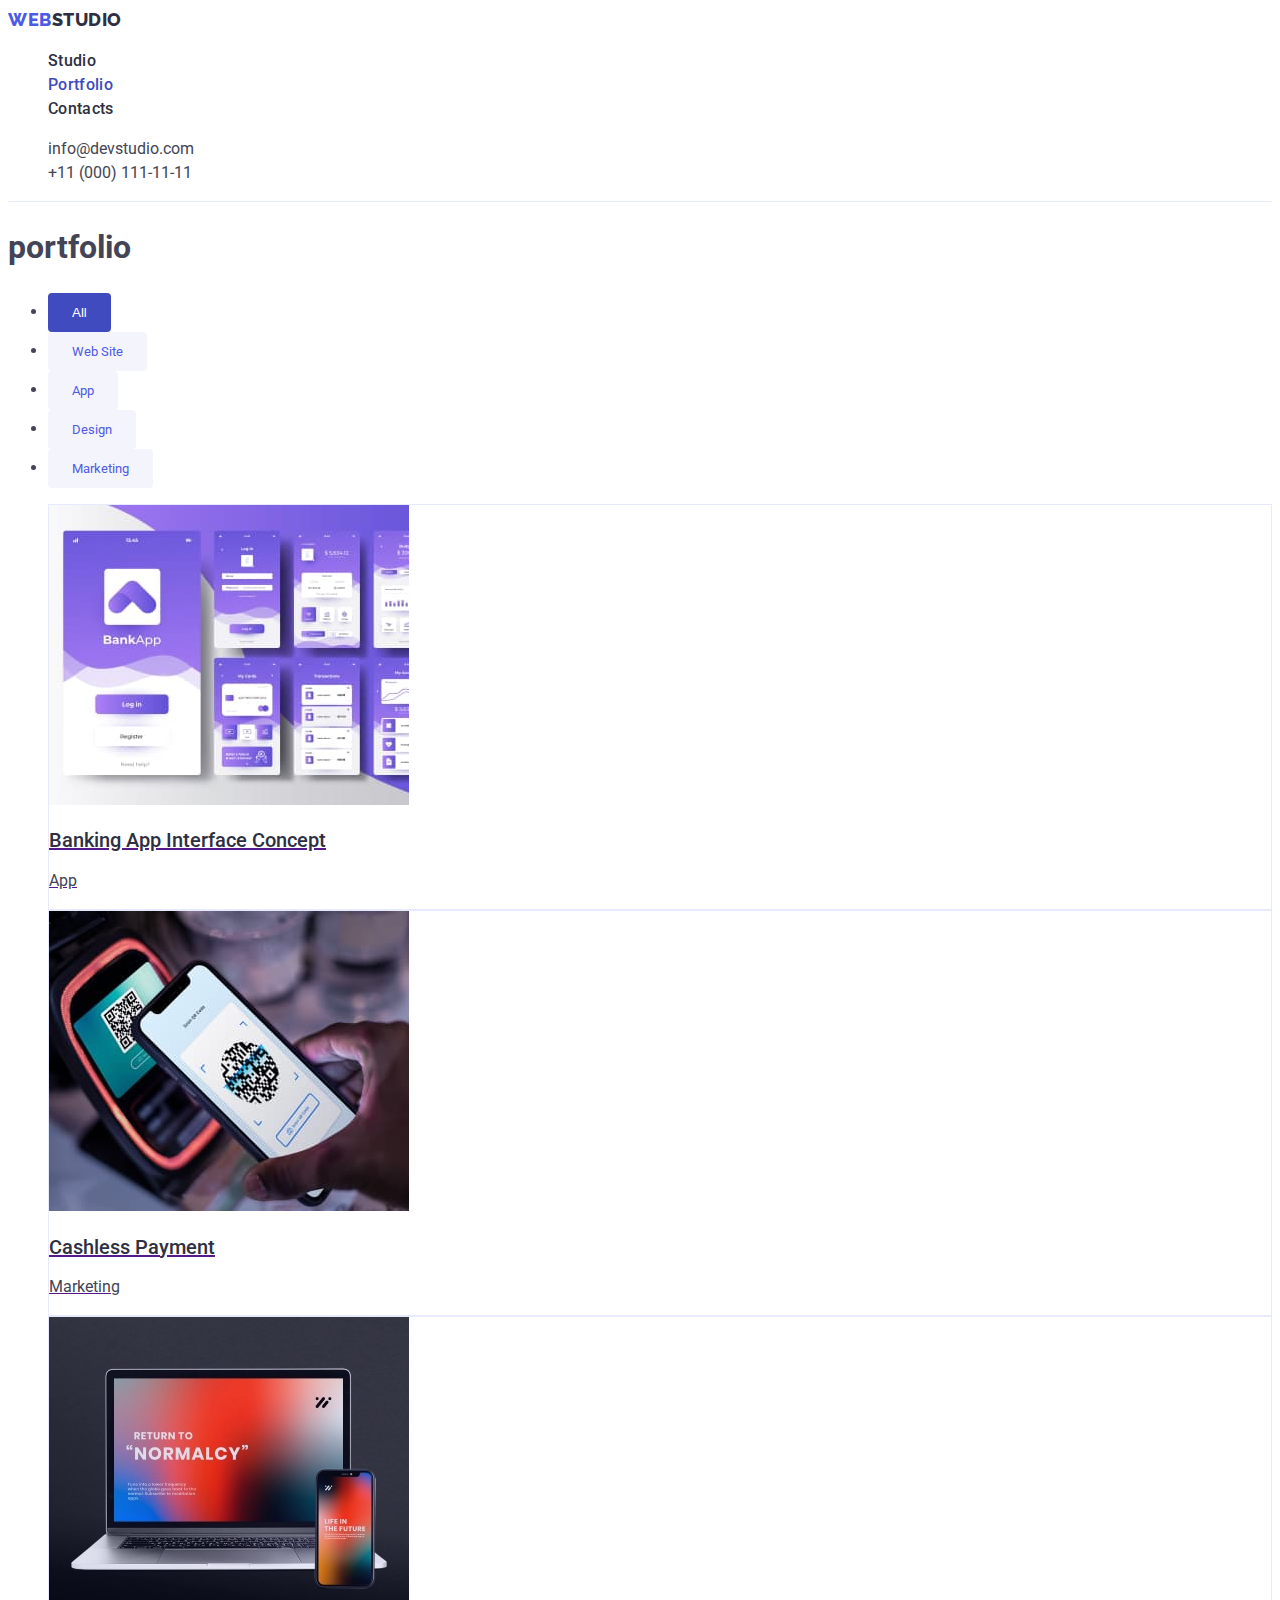
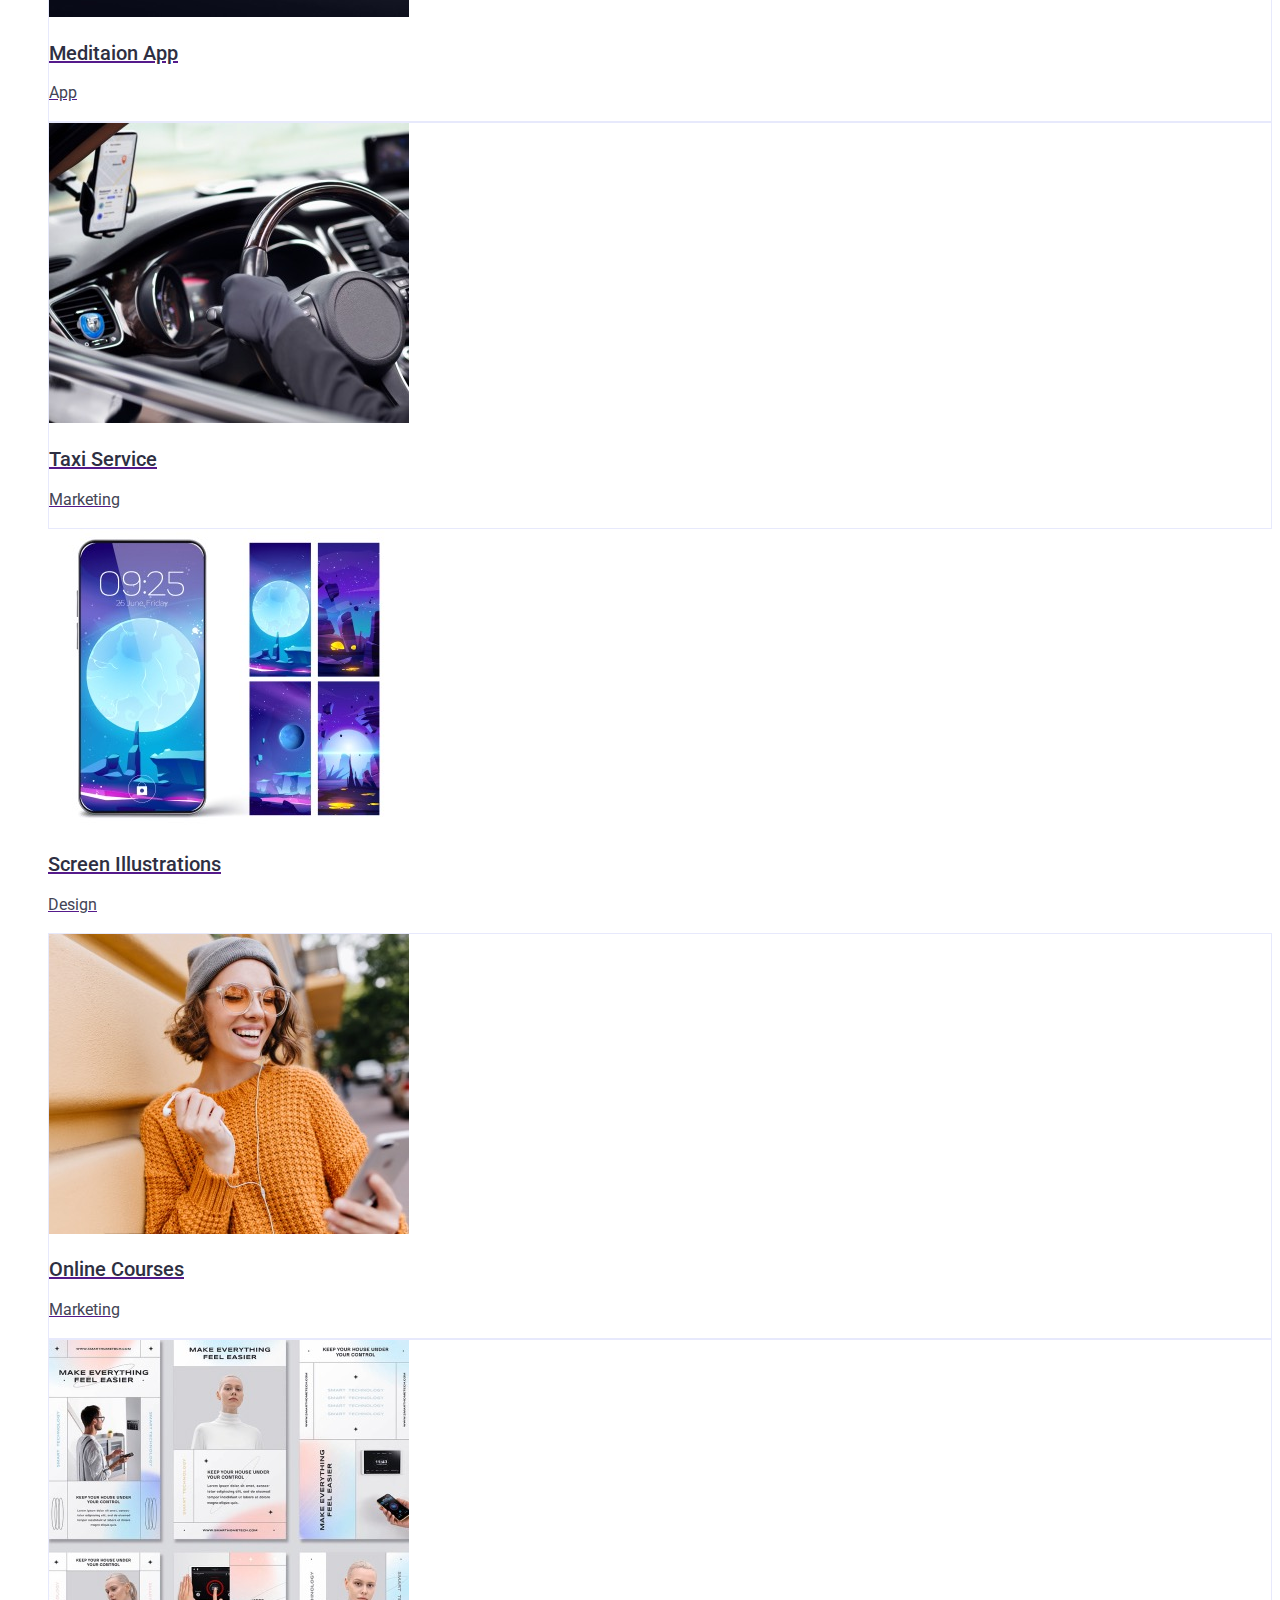
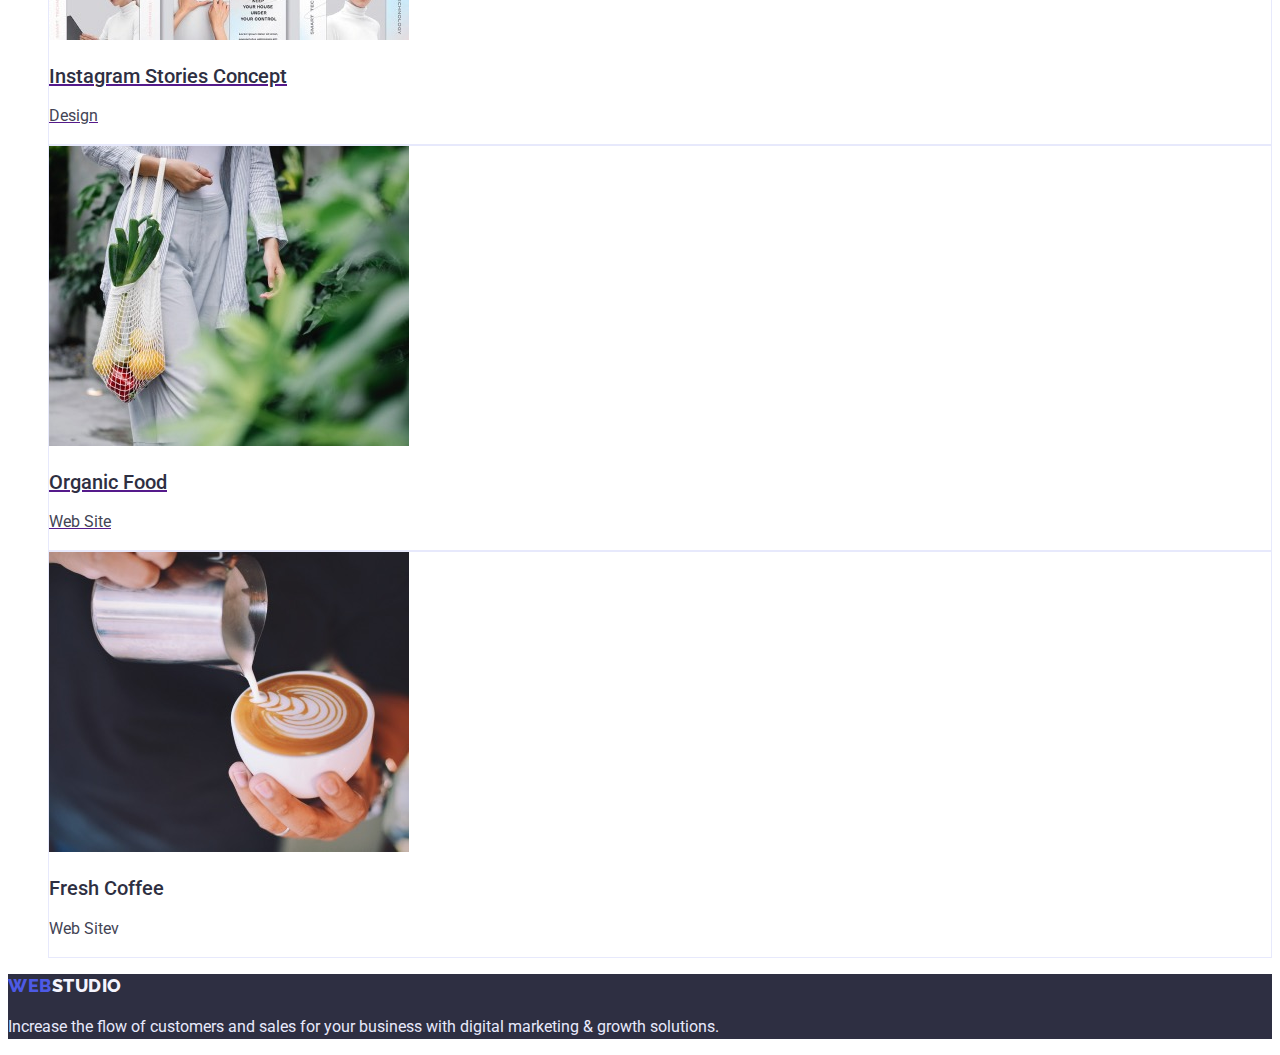
==== portfolio.html @ 1c3dbeda "Fixed" ====
<!DOCTYPE html>
<html lang="en">
<head>
    <meta charset="UTF-8">
    <meta http-equiv="X-UA-Compatible" content="IE=edge">
    <meta name="viewport" content="width=device-width, initial-scale=1.0">
    <title>WebStudio</title>

    <!-- Fonts -->
    <link rel="preconnect" href="https://fonts.googleapis.com">
<link rel="preconnect" href="https://fonts.gstatic.com" crossorigin>
<link href="https://fonts.googleapis.com/css2?family=Raleway:wght@800&family=Roboto:wght@400;500;700&display=swap" 
rel="stylesheet">

    <!-- Styles -->
    <link rel="stylesheet" href="./css/styles.css">
</head>
<body>

      <header class="page-heder" >
        <nav>
         <a href="./index.html" 
         class="logo-first">Web<span  
         class="logo-second">Studio</span>
      </a>     
         <ul class="hero-ul-nav">
            <li><a class="site-nav" href="index.html">Studio</a></li>
            <li><a class="site-nav-portfolio" href="portfolio.html">Portfolio</a></li>
            <li><a class="site-nav" href="">Contacts</a></li>
         </ul>
        </nav>
        <address>
            <ul class="hero-ul-nav">
                <li ><a class="box-address" href="mailto:info@devstudio.com">info@devstudio.com</a></li>
                <li ><a class="box-address" href="tel:+110001111111">+11 (000) 111-11-11</a></li>
            </ul>
        </address>
      </header>
<main>
    <section>
     <h1 class="hero-port">portfolio</h1>
    <ul>
      <li>
      <button class="button-port-all" type="button">All</button>  
    </li>
    <li>
      <button class="button-port" type="button">Web Site</button>   
    </li>
    <li>
      <button class="button-port" type="button">App</button>   
    </li>
    <li>
      <button class="button-port" type="button">Design</button>
    </li>
    <li>
      <button class="button-port" type="button">Marketing</button>
    </li>
    </ul>
    
    <ul class="picture-port">
      <li class="box-aside-port">
        <a href="">
        <img src="./images/img banking.jpg" alt="banking">
        <div>
         <h2 class="box-content-port">Banking App Interface Concept</h2>
         <p class="box-desc-port">App</p>
        </div>
      </a>
      </li>
      <li class="box-aside-port">
        <a href="">
        <img src="./images/img cashless.jpg" alt="cashless">
        <div>
         <h2 class="box-content-port">Cashless Payment</h2>
         <p class="box-desc-port">Marketing</p>
        </div>
      </a>
      </li>
      <li class="box-aside-port">
        <a href="">
        <img src="./images/img meditaion.jpg" alt="meditaion">
        <div>
         <h2 class="box-content-port">Meditaion App</h2>
         <p class="box-desc-port">App</p>
        </div>
      </a>
      </li> 
      <a href="">
      <li class="box-aside-port">
        <img src="./images/img taxi.jpg" alt="taxi">
        <div>
         <h2 class="box-content-port">Taxi Service</h2>
         <p class="box-desc-port">Marketing</p>  
        </div>  
      </a>
      </li>
      <a href="">
      <li clasls="box-aside-port">
        <img src="./images/img screen.jpg" alt="screen">
        <div>
          <h2 class="box-content-port">Screen Illustrations</h2>
          <p class="box-desc-port">Design</p>
        </div>
      </a>
      </li>
      <a href="">
      <li class="box-aside-port">
        <img src="./images/img courses.jpg" alt="courses">
        <div>
          <h2 class="box-content-port">Online Courses</h2>
          <p class="box-desc-port">Marketing</p>
        </div>
      </a>
      </li>
      <a href="">
      <li class="box-aside-port">
        <img src="./images/img instagram.jpg" alt="instagram">
        <div>
           <h2 class="box-content-port">Instagram Stories Concept</h2>
           <p class="box-desc-port">Design</p>
          </div>
        </a>
      </li>
      <a href="">
      <li class="box-aside-port">
        <img src="./images/img food.jpg" alt="food">
        <div>
           <h2 class="box-content-port">Organic Food</h2>
           <p class="box-desc-port">Web Site</p>
          </div>
        </a>
      </li>
      <a href=""></a>
      <li class="box-aside-port">
        <img src="./images/img coffee.jpg" alt="coffee">
        <div>
          <h2 class="box-content-port">Fresh Coffee</h2>
          <p class="box-desc-port">Web Sitev</p>
        </div>
      </a>
      </li>
    </ul>


    </section>
  
</main>
          <!-- Baner -->
  <footer class="page-footer">       
   <a href="./index.html" 
   class="logo-first">Web<span  
   class="logo-third">Studio</span></a>     
            <p class="footer-slogan">Increase the flow of customers and sales for your business with digital marketing & growth solutions.</p>  
  </footer>
 </body>
</html>
---- css/styles.css ----
:root {
--color-primary: #2E2F42;
--color-secondary: #434455;
--color-inverted: #FFFFFF;
--color-button: #4D5AE5;
--color-page: #E7E9FC;
--color-hover: #404BBF;
--color-team: #F4F4FD;
}

body {
background-color: var(--color-inverted);
font-family: 'Roboto', sans-serif;
font-size: 16px;
line-height: 1.5;
color: var(--color-secondary);
}

.hero-ul-nav {
list-style:none;
}

.page-heder{
border-bottom: 1px solid var(--color-page);
background: var(--color-inverted);
display: block;
}

.logo-first {
font-family: 'Raleway' ,sans-serif;
font-style: normal;
font-weight: 800;
font-size: 18px;
line-height: 1.3;
color: var(--color-button);
text-decoration: none;
text-transform: uppercase;
letter-spacing: 0.03em
}


.logo-second {
font-family: 'Raleway' ,sans-serif;
font-style: normal;
font-weight: 800;
font-size: 18px;
line-height: 1.3;
color: var(--color-primary);
text-decoration: none;
text-transform: uppercase;
letter-spacing: 0.03em;
}


.site-nav {
font-family: 'Roboto',sans-serif;
font-style: normal;
text-decoration: none;
font-weight: 500;
font-size: 16px;
line-height: 1.5;
letter-spacing: 0.02em;
color: var(--color-primary);
text-decoration: none;
list-style: none;
}

.site-nav-studio {
font-family: 'Roboto',sans-serif;
font-style: normal;
text-decoration: none;
font-weight: 500;
font-size: 16px;
line-height: 1.5;
letter-spacing: 0.02em;
color: var(--color-hover);
text-decoration: none;
list-style: none;
}

.site-nav:hover{
 color: var(--color-hover);
}    

.box-address {
font-family: 'Roboto',sans-serif;
font-style: normal;
line-height: 1.5;
font-weight: 400;
font-size: 16px;
text-decoration: none;
color: var(--color-secondary);
}

.box-address:hover {
color: var(--color-hover);
}


.hero {
background: var(--color-primary);
    }

.hero-title {
font-weight: 700;
font-size: 56px;
line-height: 1.07;
color: var(--color-inverted);
letter-spacing: 0.02em;
}

.button {
font-size: 16px;
line-height:1.5;
border-radius: 4px;
font-weight: 500;
color:  var(--color-inverted);
box-shadow: 0px 4px 4px rgba(0, 0, 0, 0.15);
background: var(--color-button);
cursor: pointer;
border: none;
font-family: inherit;
}

.button:hover {
background-color: var(--color-hover);
}


.section-subtitle {
font-style: normal;
font-weight: 500;
font-size: 20px;
letter-spacing: 0.02em;
line-height: 1.2;
color: var(--color-primary);
}
.section-text {
font-family: 'Roboto';
font-style: normal;
font-weight: 400;
font-size: 16px;
line-height: 1.5;
color: var(--color-secondary);
}

.hero-uk {
list-style: none;
}
.picture {
list-style: none;
}

.h3-aside {
font-family: 'Roboto',sans-serif;
font-style: normal;
font-weight: 500;
font-size: 20px;
line-height: 1.2;
color: var(--color-primary);
}

.content-aside {
font-family: 'Roboto';
font-style: normal;
font-weight: 400;
font-size: 16px;  
line-height: 1.5;  
color: var(--color-secondary);
}

.h2-aside {
font-family: 'Roboto',sans-serif;
font-style: normal;
font-weight: 700;
font-size: 36px;
line-height: 1.1;
color: var(--color-primary);
}

.page-aside {
background-color:var(--color-team);
}

.box-aside {
background: var(--color-inverted);
list-style-type: none;
}
    
.page-footer {
 background-color: var(--color-primary);
}

.logo-third {
font-family: 'Raleway' ,sans-serif;
font-style: normal;
font-weight: 800;
font-size: 18px;
color: var(--color-team);
text-decoration: none;
text-transform: uppercase;
letter-spacing: 0.03em;
}

.footer-slogan {
color: var(--color-page);
}



.button-port{
padding: 12px 24px;
border: 1px solid var(--color-page);
border-radius: 4px;
background: var(--color-team);
color: var(--color-button);
cursor: pointer;
border: none;
font-family: inherit;
}

.site-nav-portfolio {
font-family: 'Roboto',sans-serif;
font-style: normal;
text-decoration: none;
font-weight: 500;
font-size: 16px;
line-height: 1.5;
letter-spacing: 0.02em;
color: var(--color-hover);
text-decoration: none;
list-style: none;    
}

.button-port:hover {
background: var(--color-hover);
color: var(--color-inverted);
}
.box-desc-port {
font-family: 'Roboto';
font-style: normal;
font-weight: 400;
font-size: 16px;
line-height: 1.5;
color: var(--color-secondary);
}

.box-content-port{
font-family: 'Roboto',sans-serif;
font-style: normal;
font-weight: 500;
font-size: 20px;
line-height: 1.2;
color: var(--color-primary);
}
.picture-port {
list-style: none; 
}

.box-aside-port{
box-sizing: border-box;
border: 1px solid var(--color-page);
text-decoration: none;
list-style: none;
}
 
.button-port-all {
padding: 12px 24px;
border: 1px solid var(--color-page);
border-radius: 4px;
background: var(--color-hover);
color: var(--color-inverted);
cursor: pointer;
border: none;
}
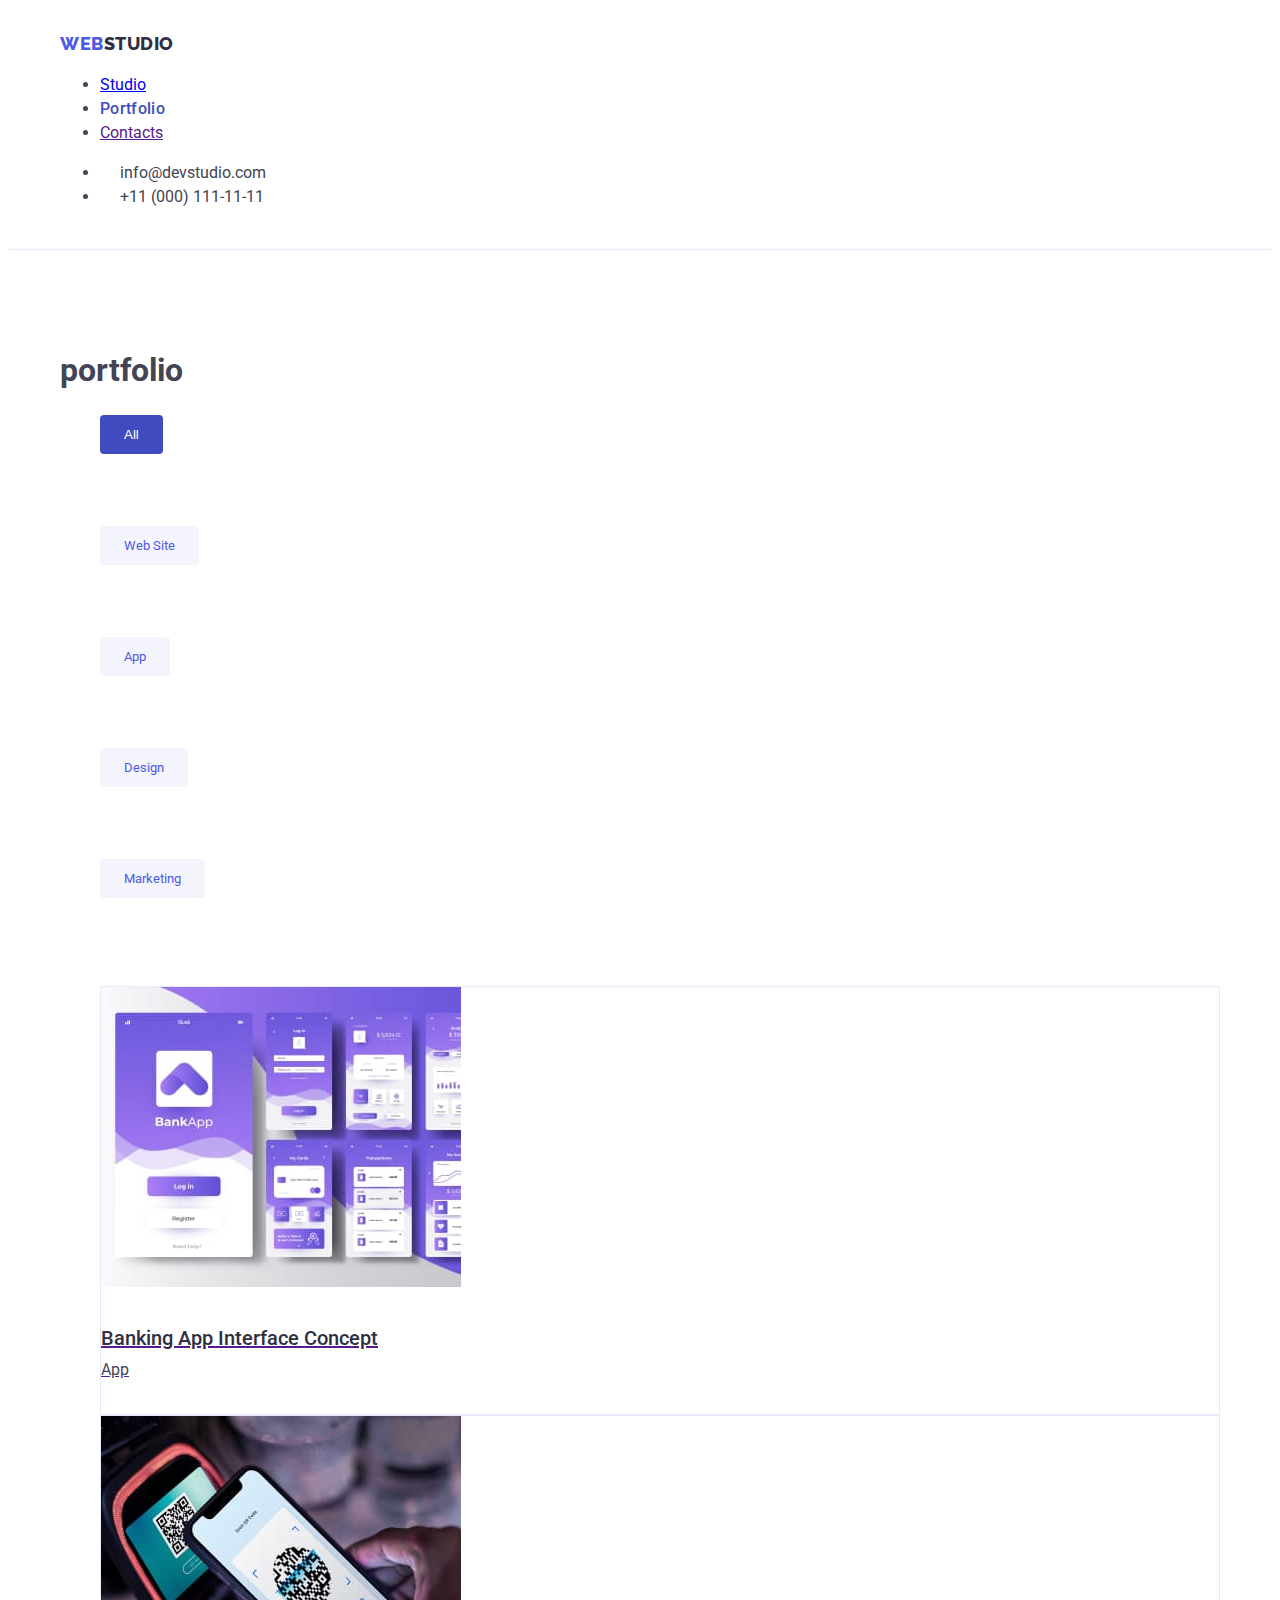
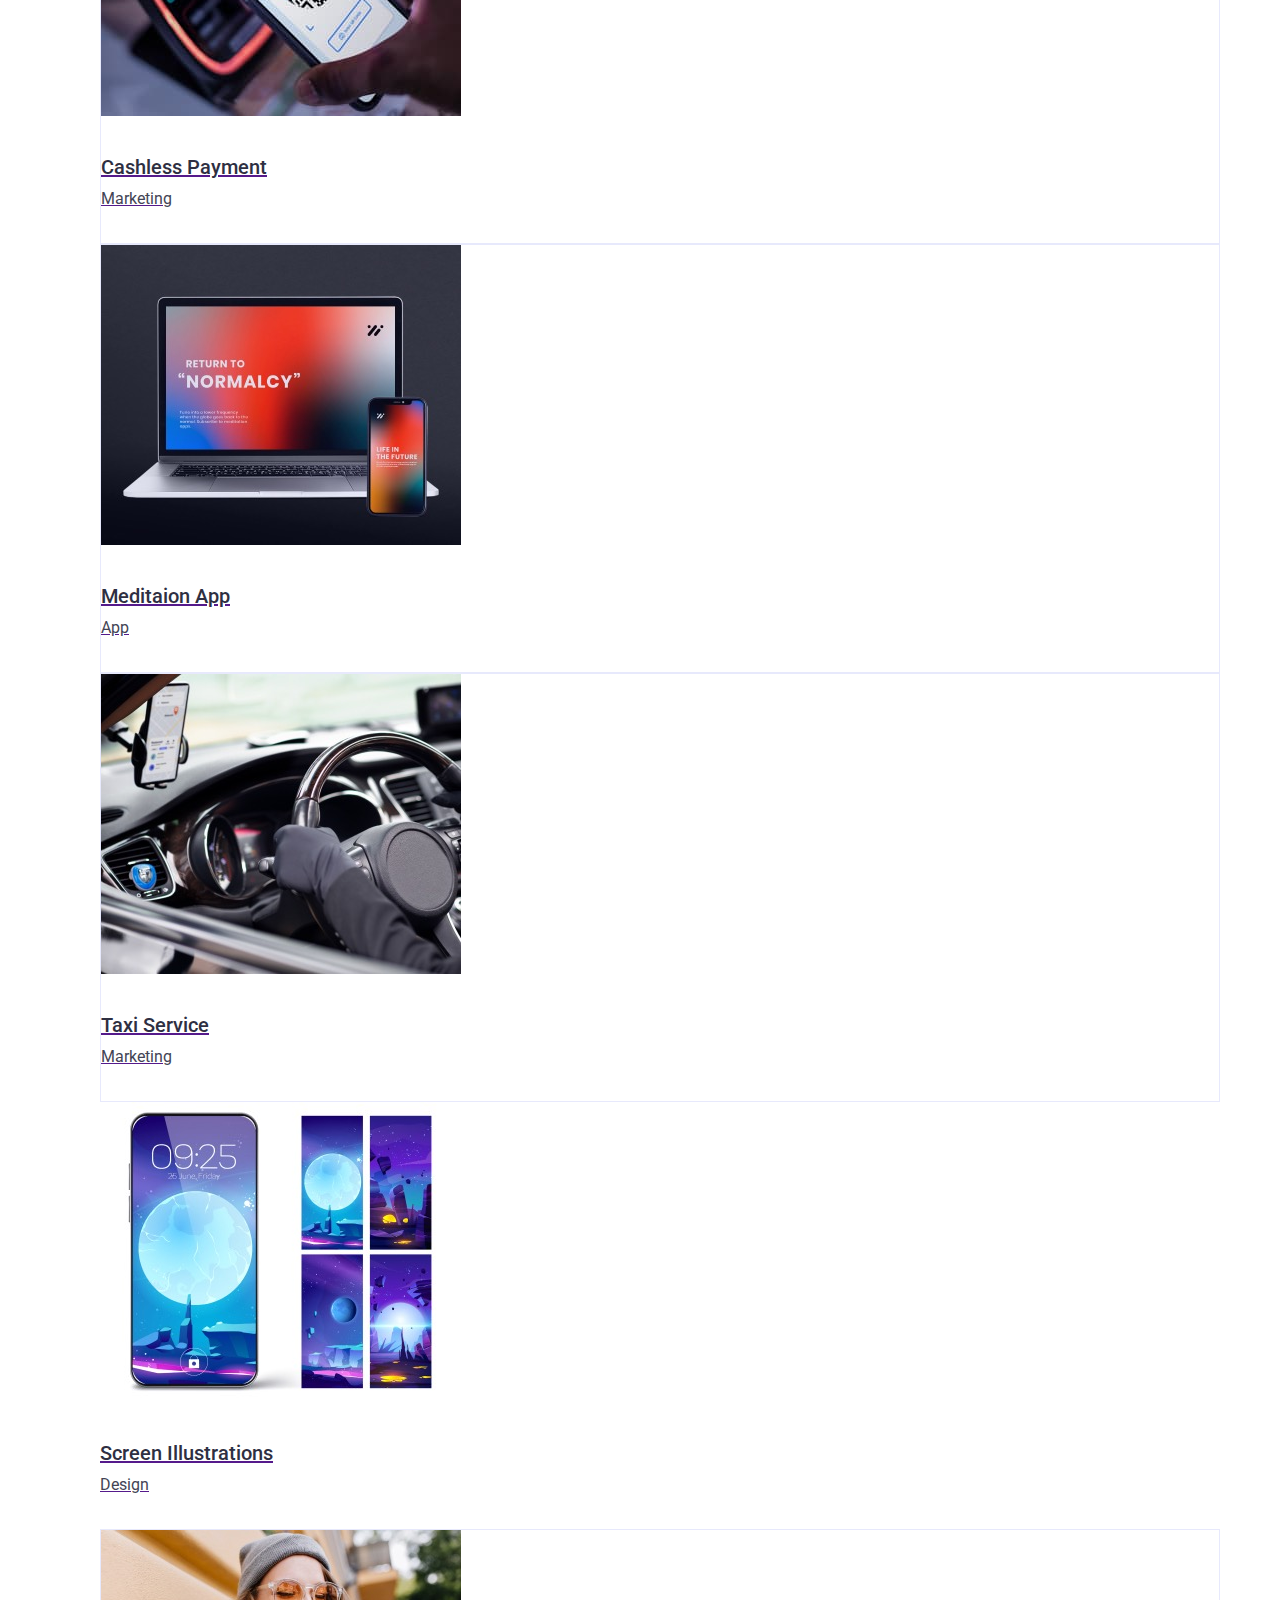
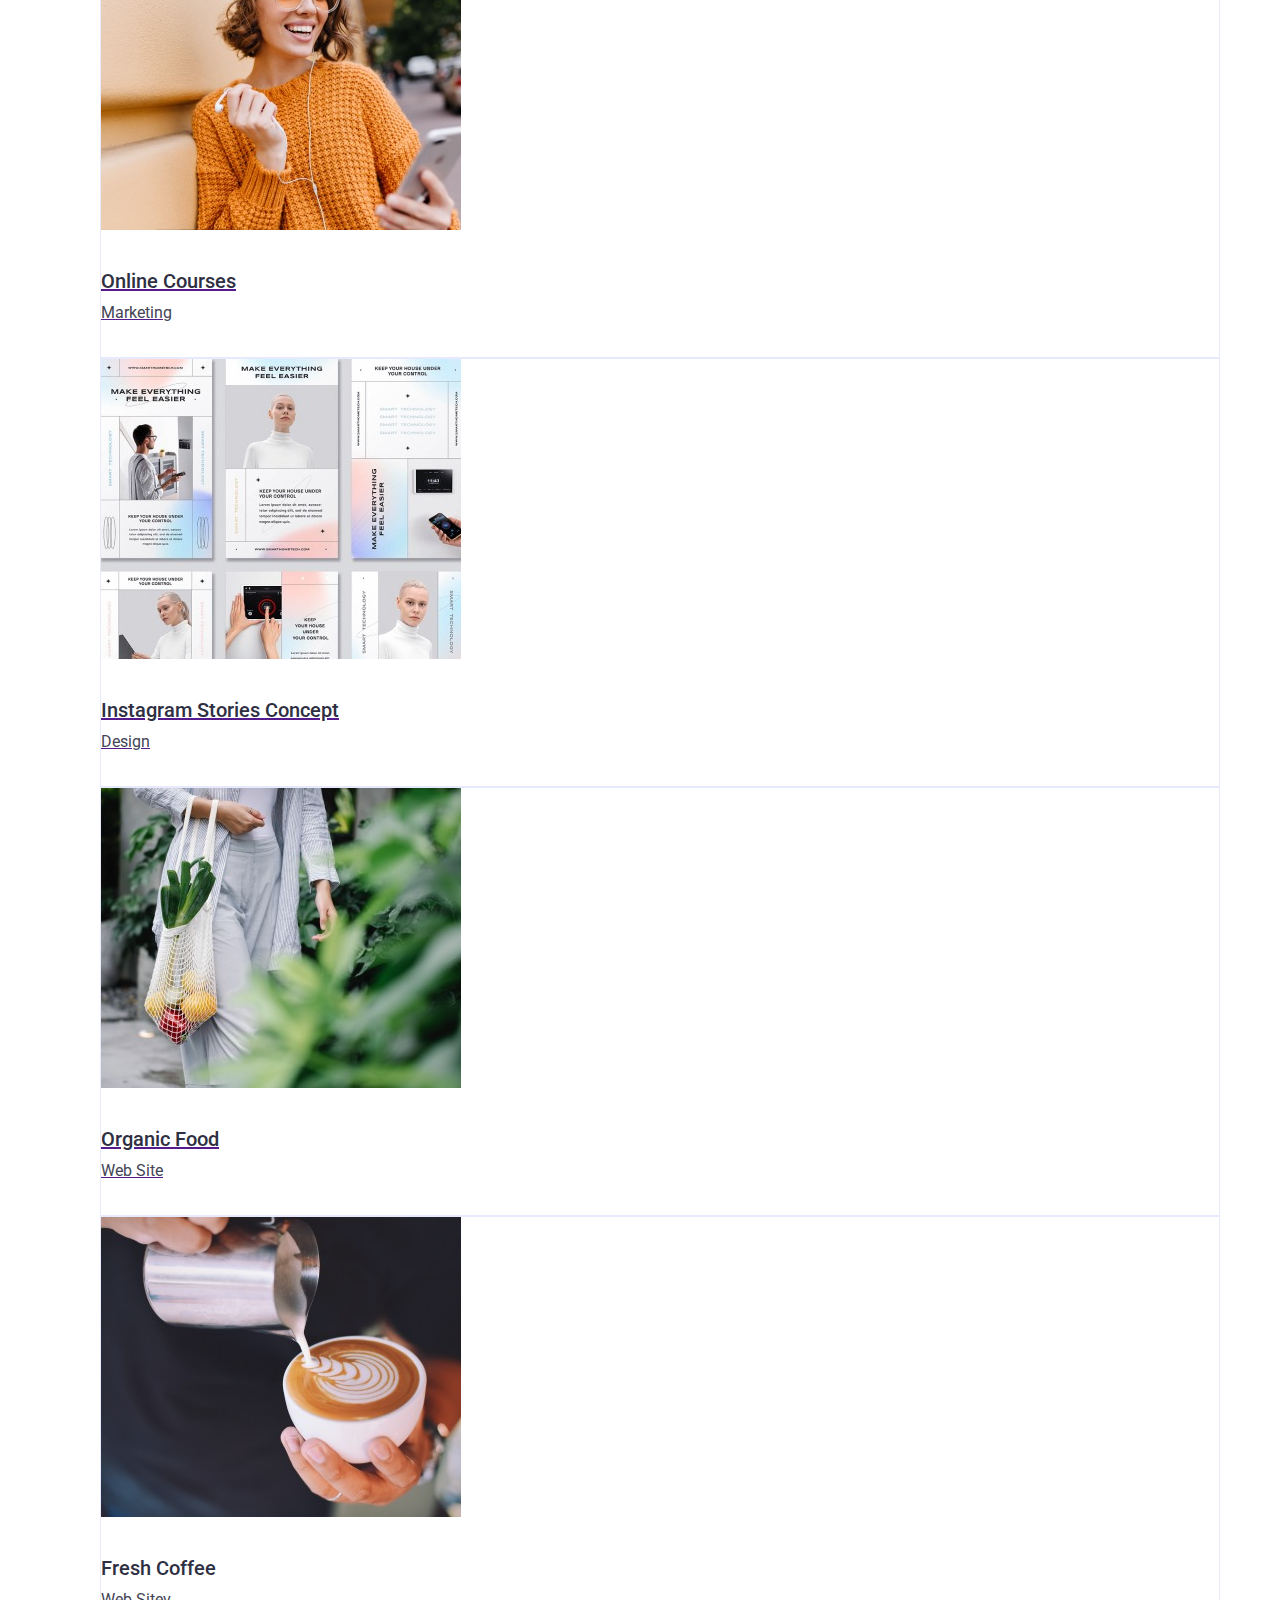
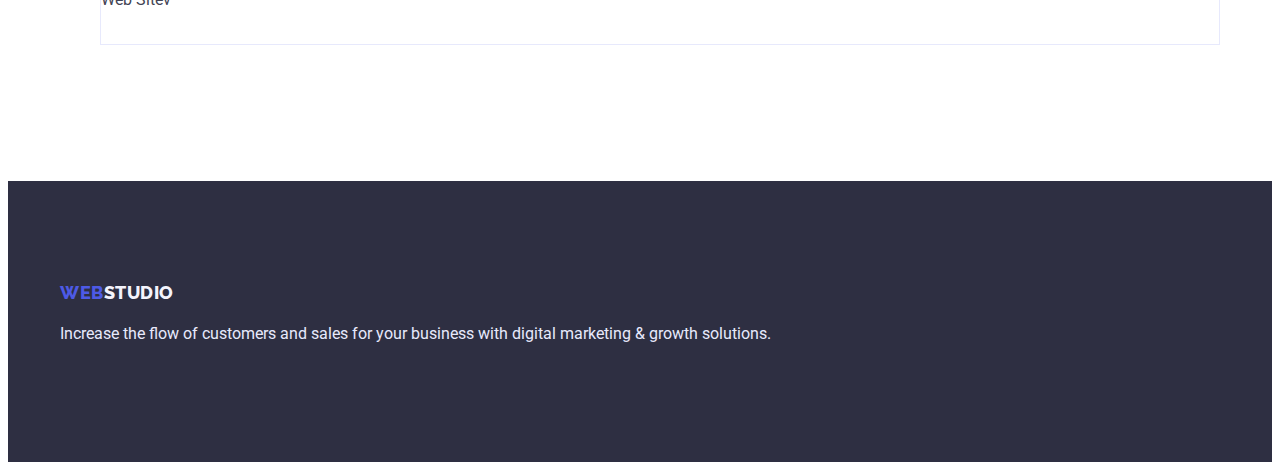
==== commit 8679dc23: "Fixed" ====
--- a/portfolio.html
+++ b/portfolio.html
@@ -18,6 +18,7 @@
 <body>
 
       <header class="page-heder" >
+     <div class="container">
         <nav>
          <a href="./index.html" 
          class="logo-first">Web<span  
@@ -35,11 +36,13 @@
                 <li ><a class="box-address" href="tel:+110001111111">+11 (000) 111-11-11</a></li>
             </ul>
         </address>
+      </div>
       </header>
 <main>
-    <section>
+    <section class="portfolio-main">
+      <div class="container">
      <h1 class="hero-port">portfolio</h1>
-    <ul>
+    <ul class="portfolio-content">
       <li>
       <button class="button-port-all" type="button">All</button>  
     </li>
@@ -141,16 +144,18 @@
       </li>
     </ul>
 
-
+  </div>
     </section>
   
 </main>
           <!-- Baner -->
-  <footer class="page-footer">       
+  <footer class="page-footer">    
+    <div class="container">   
    <a href="./index.html" 
    class="logo-first">Web<span  
    class="logo-third">Studio</span></a>     
             <p class="footer-slogan">Increase the flow of customers and sales for your business with digital marketing & growth solutions.</p>  
+    </div>
   </footer>
  </body>
 </html>
--- a/css/styles.css
+++ b/css/styles.css
@@ -1,3 +1,5 @@
+
+
 :root {
 --color-primary: #2E2F42;
 --color-secondary: #434455;
@@ -16,17 +18,43 @@
 color: var(--color-secondary);
 }
 
-.hero-ul-nav {
+p,
+h1,
+h2,
+h3,
+h4 {
+margin-top: 0;
+}
+
+.header-menu {
+display: flex;
+margin: 0;
+padding: 0;
 list-style:none;
 }
 
 .page-heder{
+padding-top: 24px;
+padding-bottom: 24px;  
 border-bottom: 1px solid var(--color-page);
 background: var(--color-inverted);
 display: block;
 }
 
+.header-container {
+display: flex;
+align-items: center;
+}
+
+.header-nav {
+display: flex;
+align-items: center;
+flex-grow: 1;
+gap: 76px;
+}
+
 .logo-first {
+margin-bottom: 24px;
 font-family: 'Raleway' ,sans-serif;
 font-style: normal;
 font-weight: 800;
@@ -38,8 +66,8 @@
 letter-spacing: 0.03em
 }
 
-
 .logo-second {
+margin-bottom: 24px;
 font-family: 'Raleway' ,sans-serif;
 font-style: normal;
 font-weight: 800;
@@ -51,21 +79,23 @@
 letter-spacing: 0.03em;
 }
 
-
-.site-nav {
-font-family: 'Roboto',sans-serif;
-font-style: normal;
-text-decoration: none;
-font-weight: 500;
-font-size: 16px;
-line-height: 1.5;
-letter-spacing: 0.02em;
-color: var(--color-primary);
-text-decoration: none;
-list-style: none;
-}
-
-.site-nav-studio {
+.menu-nav {
+margin-bottom: 24px;
+font-family: 'Roboto',sans-serif;
+font-style: normal;
+text-decoration: none;
+font-weight: 500;
+font-size: 16px;
+line-height: 1.5;
+letter-spacing: 0.02em;
+color: var(--color-primary);
+text-decoration: none;
+list-style: none;
+padding: 20px;
+}
+
+.menu-studio {
+margin-bottom: 24px;
 font-family: 'Roboto',sans-serif;
 font-style: normal;
 text-decoration: none;
@@ -76,13 +106,15 @@
 color: var(--color-hover);
 text-decoration: none;
 list-style: none;
-}
-
-.site-nav:hover{
+padding: 20px;
+}
+
+.menu-nav:hover{
  color: var(--color-hover);
 }    
 
 .box-address {
+margin-bottom: 24px;
 font-family: 'Roboto',sans-serif;
 font-style: normal;
 line-height: 1.5;
@@ -90,6 +122,14 @@
 font-size: 16px;
 text-decoration: none;
 color: var(--color-secondary);
+padding: 20px;
+}
+
+.container {
+width: 100%;
+max-width: 1160px;
+margin: 0 auto;
+padding: 0 16px;
 }
 
 .box-address:hover {
@@ -97,11 +137,16 @@
 }
 
 
-.hero {
+.hero-section {
 background: var(--color-primary);
-    }
+padding-top: 188px;
+padding-bottom: 188px;
+}
 
 .hero-title {
+margin: 0;
+padding: 0;
+margin-bottom: 48px;
 font-weight: 700;
 font-size: 56px;
 line-height: 1.07;
@@ -110,6 +155,9 @@
 }
 
 .button {
+margin: 0;
+padding: 0;
+margin-bottom: 48px;
 font-size: 16px;
 line-height:1.5;
 border-radius: 4px;
@@ -126,8 +174,23 @@
 background-color: var(--color-hover);
 }
 
+.section {
+margin: 0;
+padding: 0;
+padding: 120px 0;
+}
+
+.about-text {
+display: flex;
+align-items: center;
+}
+
+.about-images {
+
+}
 
 .section-subtitle {
+margin-bottom: 8px;
 font-style: normal;
 font-weight: 500;
 font-size: 20px;
@@ -136,22 +199,54 @@
 color: var(--color-primary);
 }
 .section-text {
+margin-bottom: 120px;
+                        /* margin: 0;
+                        padding: 0;*/
 font-family: 'Roboto';
 font-style: normal;
 font-weight: 400;
 font-size: 16px;
 line-height: 1.5;
 color: var(--color-secondary);
+} 
+
+
+.slogan-images {
+margin-bottom: 72px;
+font-family: 'Roboto',sans-serif;
+font-style: normal;
+font-weight: 700;
+font-size: 36px;
+line-height: 1.1;
+color: var(--color-primary);
+}
+
+.about-slogan {
+display: flex;
 }
 
 .hero-uk {
-list-style: none;
-}
-.picture {
-list-style: none;
-}
-
-.h3-aside {
+gap: 24px;
+display: flex;
+margin: 0;
+padding: 0;
+list-style: none;
+}
+.picture { 
+align-items: center;
+display: flex;
+gap: 24px;
+margin-bottom: 120px;
+list-style: none;
+}
+
+.images-comp{
+flex-basis: calc ((100% - 48px) / 3);
+}
+
+.team-aside {
+margin-top: 32px;
+margin-bottom: 8px;
 font-family: 'Roboto',sans-serif;
 font-style: normal;
 font-weight: 500;
@@ -161,6 +256,7 @@
 }
 
 .content-aside {
+margin-bottom: 32px;
 font-family: 'Roboto';
 font-style: normal;
 font-weight: 400;
@@ -169,7 +265,10 @@
 color: var(--color-secondary);
 }
 
-.h2-aside {
+.h-second-aside {
+margin: 0;
+padding: 0;
+margin-bottom: 72px;
 font-family: 'Roboto',sans-serif;
 font-style: normal;
 font-weight: 700;
@@ -179,6 +278,8 @@
 }
 
 .page-aside {
+padding-top: 120px;
+padding-bottom: 120px;
 background-color:var(--color-team);
 }
 
@@ -188,10 +289,14 @@
 }
     
 .page-footer {
+
+padding-top: 100px;
+padding-bottom: 100px;
  background-color: var(--color-primary);
 }
 
 .logo-third {
+margin-bottom: 16px;
 font-family: 'Raleway' ,sans-serif;
 font-style: normal;
 font-weight: 800;
@@ -203,12 +308,21 @@
 }
 
 .footer-slogan {
+margin-top: 16px;
 color: var(--color-page);
 }
 
-
+.portfolio-main {
+padding-top: 96px;
+padding-bottom: 120px;
+}
+
+.portfolio-content{
+list-style: none;
+}
 
 .button-port{
+margin-bottom: 72px;
 padding: 12px 24px;
 border: 1px solid var(--color-page);
 border-radius: 4px;
@@ -220,6 +334,7 @@
 }
 
 .site-nav-portfolio {
+margin-bottom: 24px;
 font-family: 'Roboto',sans-serif;
 font-style: normal;
 text-decoration: none;
@@ -237,6 +352,7 @@
 color: var(--color-inverted);
 }
 .box-desc-port {
+margin-bottom: 32px;
 font-family: 'Roboto';
 font-style: normal;
 font-weight: 400;
@@ -246,6 +362,8 @@
 }
 
 .box-content-port{
+margin-bottom: 8px;
+margin-top: 32px;
 font-family: 'Roboto',sans-serif;
 font-style: normal;
 font-weight: 500;
@@ -253,6 +371,7 @@
 line-height: 1.2;
 color: var(--color-primary);
 }
+
 .picture-port {
 list-style: none; 
 }
@@ -265,8 +384,8 @@
 }
  
 .button-port-all {
+margin-bottom: 72px;
 padding: 12px 24px;
-border: 1px solid var(--color-page);
 border-radius: 4px;
 background: var(--color-hover);
 color: var(--color-inverted);
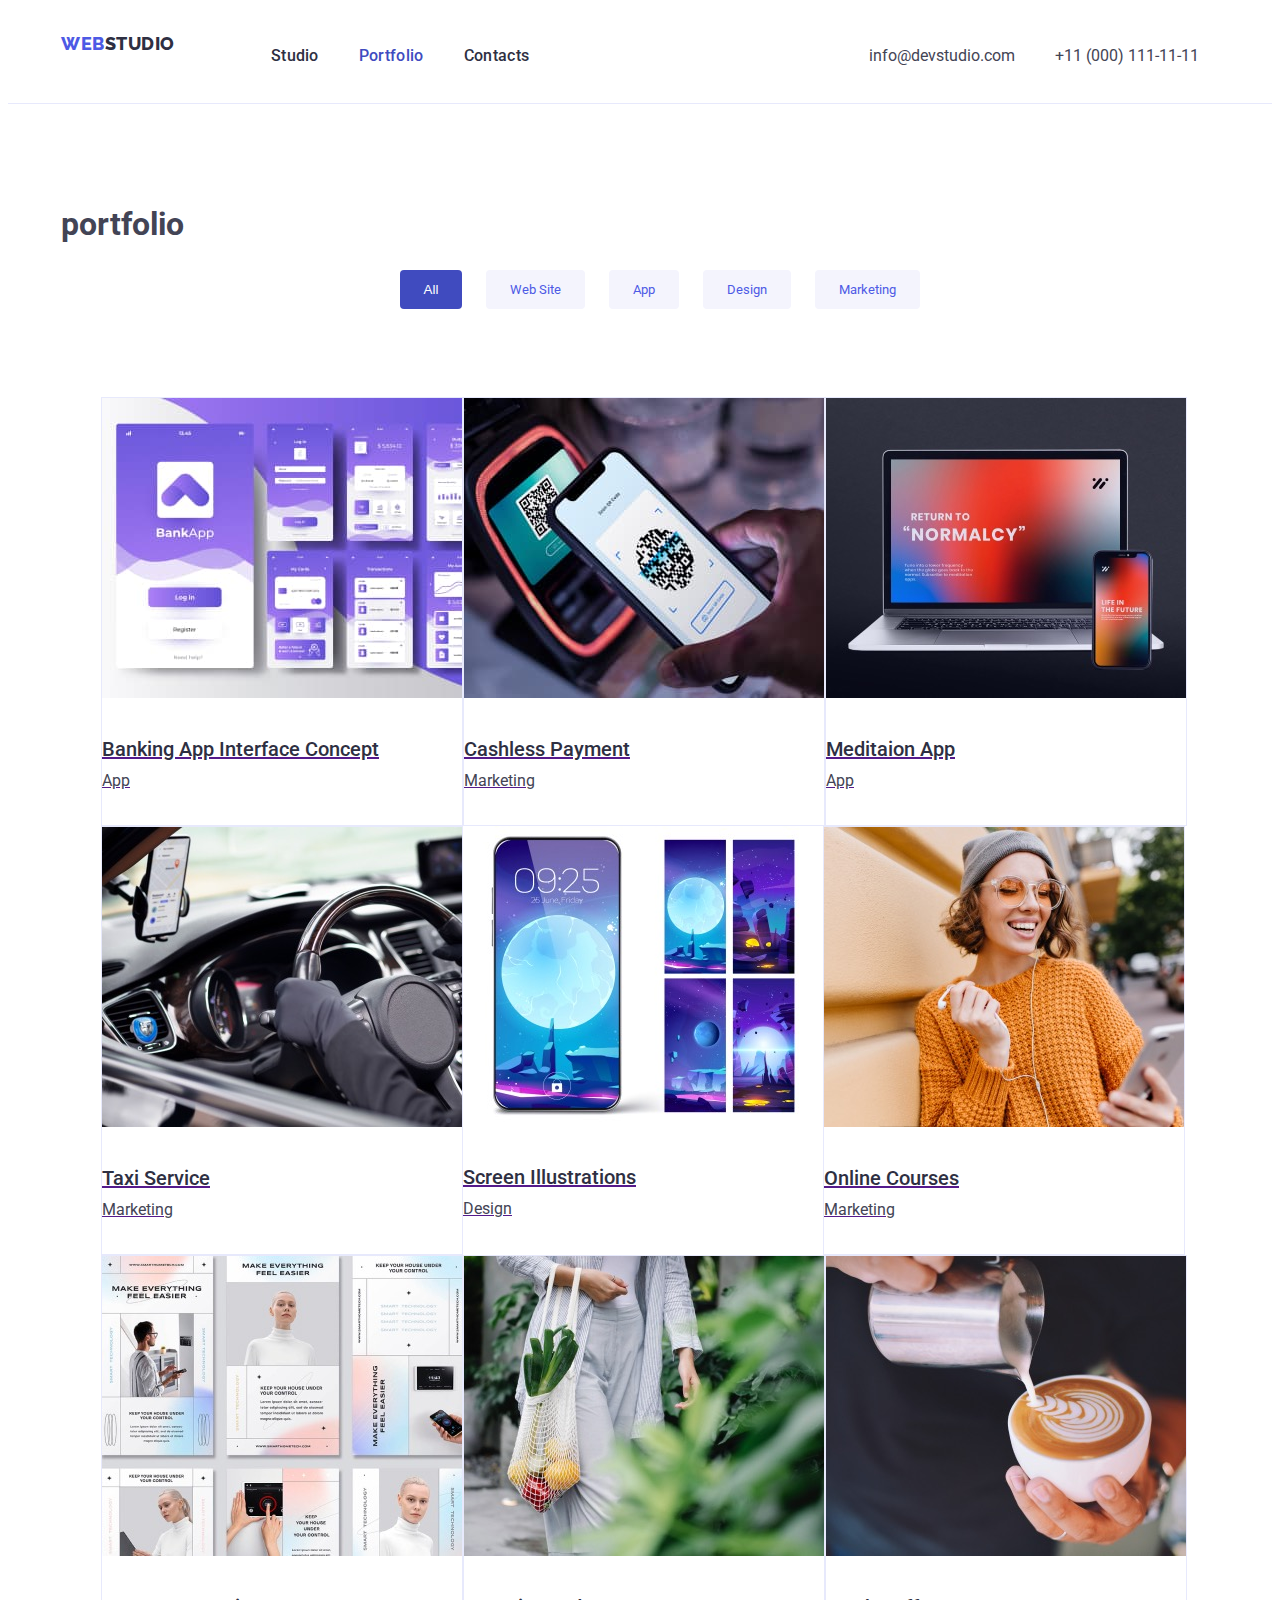
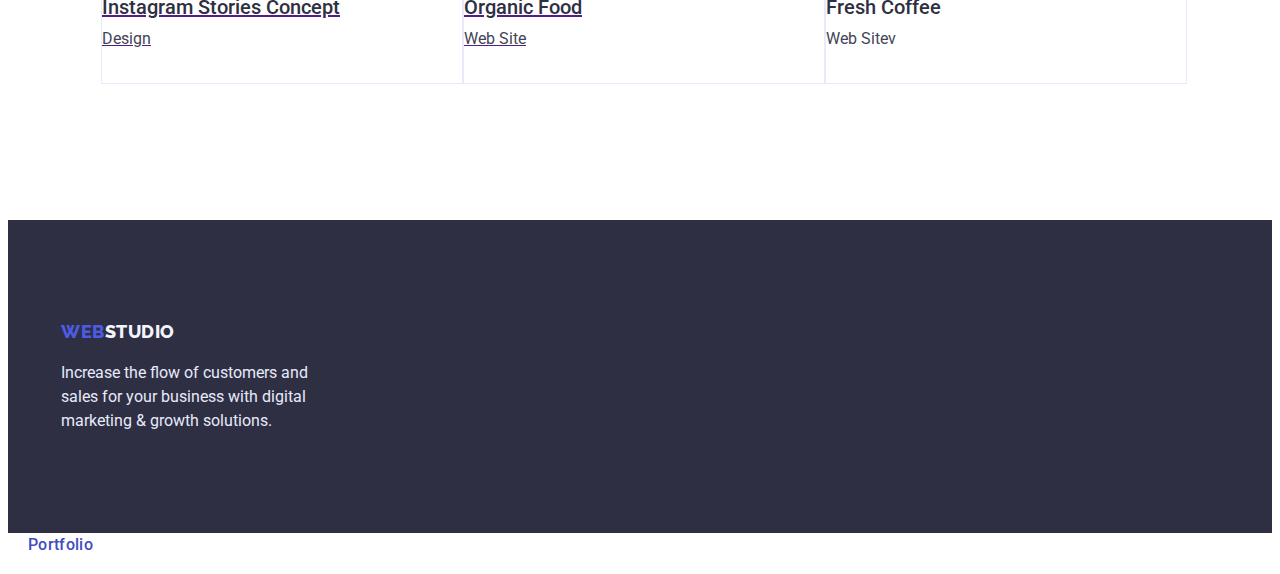
==== commit dc87f6f4: "Fixed" ====
--- a/portfolio.html
+++ b/portfolio.html
@@ -19,19 +19,20 @@
 
       <header class="page-heder" >
      <div class="container">
-        <nav>
+     <div class="header-container">
+      <nav class="header-nav">
          <a href="./index.html" 
          class="logo-first">Web<span  
          class="logo-second">Studio</span>
       </a>     
-         <ul class="hero-ul-nav">
+         <ul class="header-menu">
             <li><a class="site-nav" href="index.html">Studio</a></li>
             <li><a class="site-nav-portfolio" href="portfolio.html">Portfolio</a></li>
             <li><a class="site-nav" href="">Contacts</a></li>
          </ul>
         </nav>
         <address>
-            <ul class="hero-ul-nav">
+            <ul class="header-menu">
                 <li ><a class="box-address" href="mailto:info@devstudio.com">info@devstudio.com</a></li>
                 <li ><a class="box-address" href="tel:+110001111111">+11 (000) 111-11-11</a></li>
             </ul>
@@ -150,13 +151,16 @@
 </main>
           <!-- Baner -->
   <footer class="page-footer">    
-    <div class="container">   
+    <div class="container"> 
+      <div class="futer-titel"> 
    <a href="./index.html" 
    class="logo-first">Web<span  
    class="logo-third">Studio</span></a>     
             <p class="footer-slogan">Increase the flow of customers and sales for your business with digital marketing & growth solutions.</p>  
     </div>
+  </div>  
   </footer>
  </body>
 </html>
  
+<li><a class="site-nav-portfolio" href="portfolio.html">Portfolio</a></li>--- a/css/styles.css
+++ b/css/styles.css
@@ -26,6 +26,7 @@
 margin-top: 0;
 }
 
+/*  Верхня головна    */
 .header-menu {
 display: flex;
 margin: 0;
@@ -83,7 +84,6 @@
 margin-bottom: 24px;
 font-family: 'Roboto',sans-serif;
 font-style: normal;
-text-decoration: none;
 font-weight: 500;
 font-size: 16px;
 line-height: 1.5;
@@ -113,6 +113,16 @@
  color: var(--color-hover);
 }    
 
+/*  Container  */
+.container {
+width: 100%;
+max-width: 1158px;
+margin-left: auto;
+margin-right: auto;
+padding-left: 15px;
+padding-right: 15px;
+}
+
 .box-address {
 margin-bottom: 24px;
 font-family: 'Roboto',sans-serif;
@@ -125,28 +135,22 @@
 padding: 20px;
 }
 
-.container {
-width: 100%;
-max-width: 1160px;
-margin: 0 auto;
-padding: 0 16px;
-}
-
 .box-address:hover {
 color: var(--color-hover);
 }
 
-
+/*  2 частина з кнопкою   */
 .hero-section {
 background: var(--color-primary);
 padding-top: 188px;
 padding-bottom: 188px;
+text-align: center;
 }
 
 .hero-title {
-margin: 0;
-padding: 0;
-margin-bottom: 48px;
+max-width: 496px;
+margin: 0 auto 48px;
+text-align: center;
 font-weight: 700;
 font-size: 56px;
 line-height: 1.07;
@@ -173,11 +177,10 @@
 .button:hover {
 background-color: var(--color-hover);
 }
-
+ 
+/*  3 частина багато тексту  */
 .section {
 margin: 0;
-padding: 0;
-padding: 120px 0;
 }
 
 .about-text {
@@ -185,11 +188,8 @@
 align-items: center;
 }
 
-.about-images {
-
-}
-
 .section-subtitle {
+margin-top: 120px;
 margin-bottom: 8px;
 font-style: normal;
 font-weight: 500;
@@ -198,6 +198,7 @@
 line-height: 1.2;
 color: var(--color-primary);
 }
+
 .section-text {
 margin-bottom: 120px;
                         /* margin: 0;
@@ -210,8 +211,26 @@
 color: var(--color-secondary);
 } 
 
+.hero-uk {
+gap: 24px;
+display: flex;
+margin: 0;
+padding: 0;
+list-style: none;
+}
+
+/* 4 фото і що ми робимо  */
+.picture { 
+flex-basis: calc((100% -72px) / 3);
+align-items: center;
+display: flex;
+gap: 24px;
+margin-bottom: 120px;
+list-style: none;
+}
 
 .slogan-images {
+text-align: center;
 margin-bottom: 72px;
 font-family: 'Roboto',sans-serif;
 font-style: normal;
@@ -221,29 +240,16 @@
 color: var(--color-primary);
 }
 
-.about-slogan {
-display: flex;
-}
-
-.hero-uk {
-gap: 24px;
-display: flex;
-margin: 0;
-padding: 0;
-list-style: none;
-}
-.picture { 
-align-items: center;
-display: flex;
-gap: 24px;
-margin-bottom: 120px;
-list-style: none;
+
+.about-images {
+text-align: center;
 }
 
 .images-comp{
 flex-basis: calc ((100% - 48px) / 3);
 }
 
+/*  5 робочі   */
 .team-aside {
 margin-top: 32px;
 margin-bottom: 8px;
@@ -266,8 +272,8 @@
 }
 
 .h-second-aside {
-margin: 0;
-padding: 0;
+text-align: center;
+margin: 0 auto 72px;
 margin-bottom: 72px;
 font-family: 'Roboto',sans-serif;
 font-style: normal;
@@ -275,6 +281,11 @@
 font-size: 36px;
 line-height: 1.1;
 color: var(--color-primary);
+}
+
+.masters-list{
+display: flex;
+gap: 24px;
 }
 
 .page-aside {
@@ -283,13 +294,18 @@
 background-color:var(--color-team);
 }
 
+.master {
+text-align: center;
+}
+
 .box-aside {
+flex-basis: calc((100% - 72px) / 4);
 background: var(--color-inverted);
 list-style-type: none;
 }
     
+/*  6  кінець головної  */
 .page-footer {
-
 padding-top: 100px;
 padding-bottom: 100px;
  background-color: var(--color-primary);
@@ -309,7 +325,44 @@
 
 .footer-slogan {
 margin-top: 16px;
+margin-bottom: 0px;
 color: var(--color-page);
+}
+
+.futer-titel{
+max-width: 264px;
+}
+
+/*  Portfolio початок   */
+.site-nav-portfolio {
+padding: 20px;
+margin-bottom: 24px;
+font-family: 'Roboto',sans-serif;
+font-style: normal;
+text-decoration: none;
+font-weight: 500;
+font-size: 16px;
+line-height: 1.5;
+letter-spacing: 0.02em;
+color: var(--color-hover);
+text-decoration: none;
+list-style: none;  
+
+}
+
+.site-nav {
+padding: 20px;
+margin-bottom: 24px;
+font-family: 'Roboto',sans-serif;
+font-style: normal;
+text-decoration: none;
+font-weight: 500;
+font-size: 16px;
+line-height: 1.5;
+letter-spacing: 0.02em;
+color: var(--color-primary);
+text-decoration: none;
+list-style: none;  
 }
 
 .portfolio-main {
@@ -318,7 +371,21 @@
 }
 
 .portfolio-content{
-list-style: none;
+gap: 24px;
+list-style: none;
+display: flex;  
+justify-content: center;
+}
+
+
+.button-port-all {
+margin-bottom: 72px;
+padding: 12px 24px;
+border-radius: 4px;
+background: var(--color-hover);
+color: var(--color-inverted);
+cursor: pointer;
+border: none;
 }
 
 .button-port{
@@ -333,24 +400,12 @@
 font-family: inherit;
 }
 
-.site-nav-portfolio {
-margin-bottom: 24px;
-font-family: 'Roboto',sans-serif;
-font-style: normal;
-text-decoration: none;
-font-weight: 500;
-font-size: 16px;
-line-height: 1.5;
-letter-spacing: 0.02em;
-color: var(--color-hover);
-text-decoration: none;
-list-style: none;    
-}
-
 .button-port:hover {
 background: var(--color-hover);
 color: var(--color-inverted);
 }
+
+/*  2 секція  */
 .box-desc-port {
 margin-bottom: 32px;
 font-family: 'Roboto';
@@ -373,22 +428,16 @@
 }
 
 .picture-port {
-list-style: none; 
+display: flex;
+flex-wrap: wrap;
+flex-basis: calc((100% - 2 * 24px) / 3);
 }
 
 .box-aside-port{
+
 box-sizing: border-box;
 border: 1px solid var(--color-page);
 text-decoration: none;
 list-style: none;
 }
- 
-.button-port-all {
-margin-bottom: 72px;
-padding: 12px 24px;
-border-radius: 4px;
-background: var(--color-hover);
-color: var(--color-inverted);
-cursor: pointer;
-border: none;
-}
+ 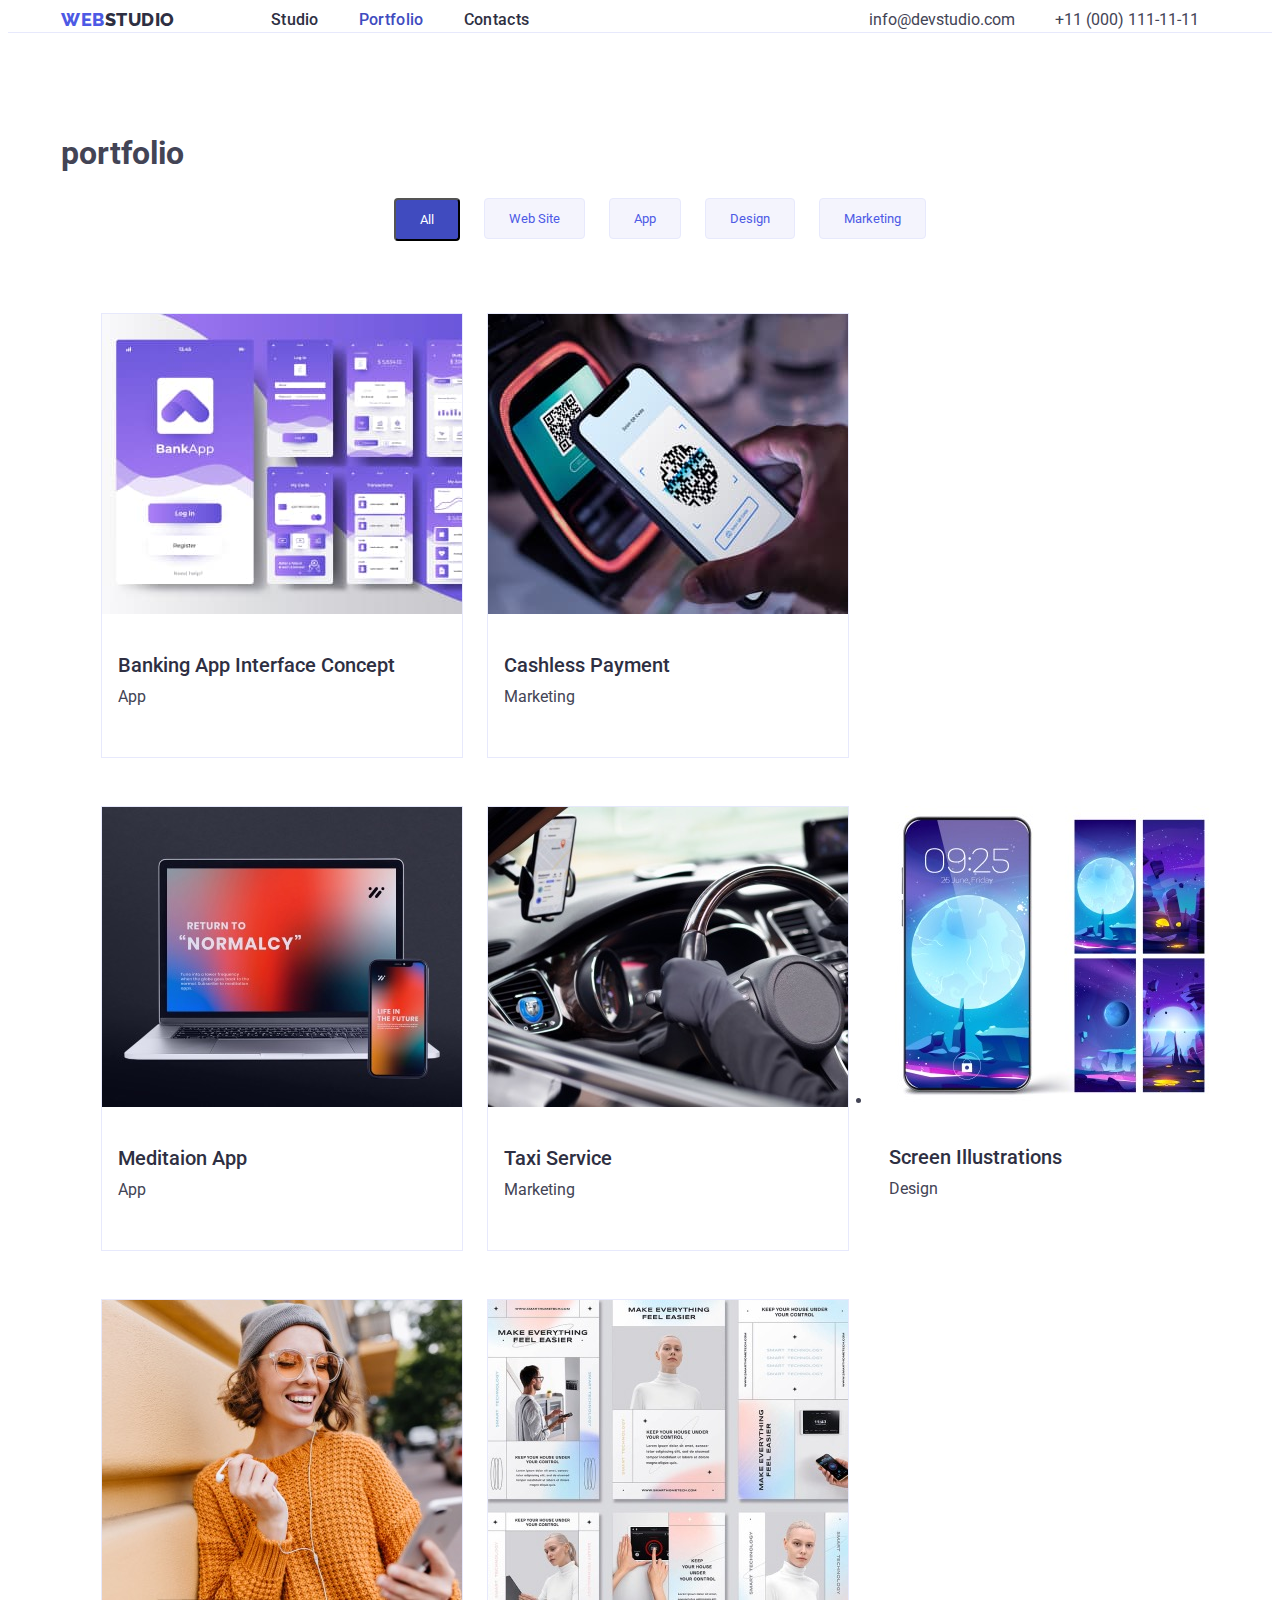
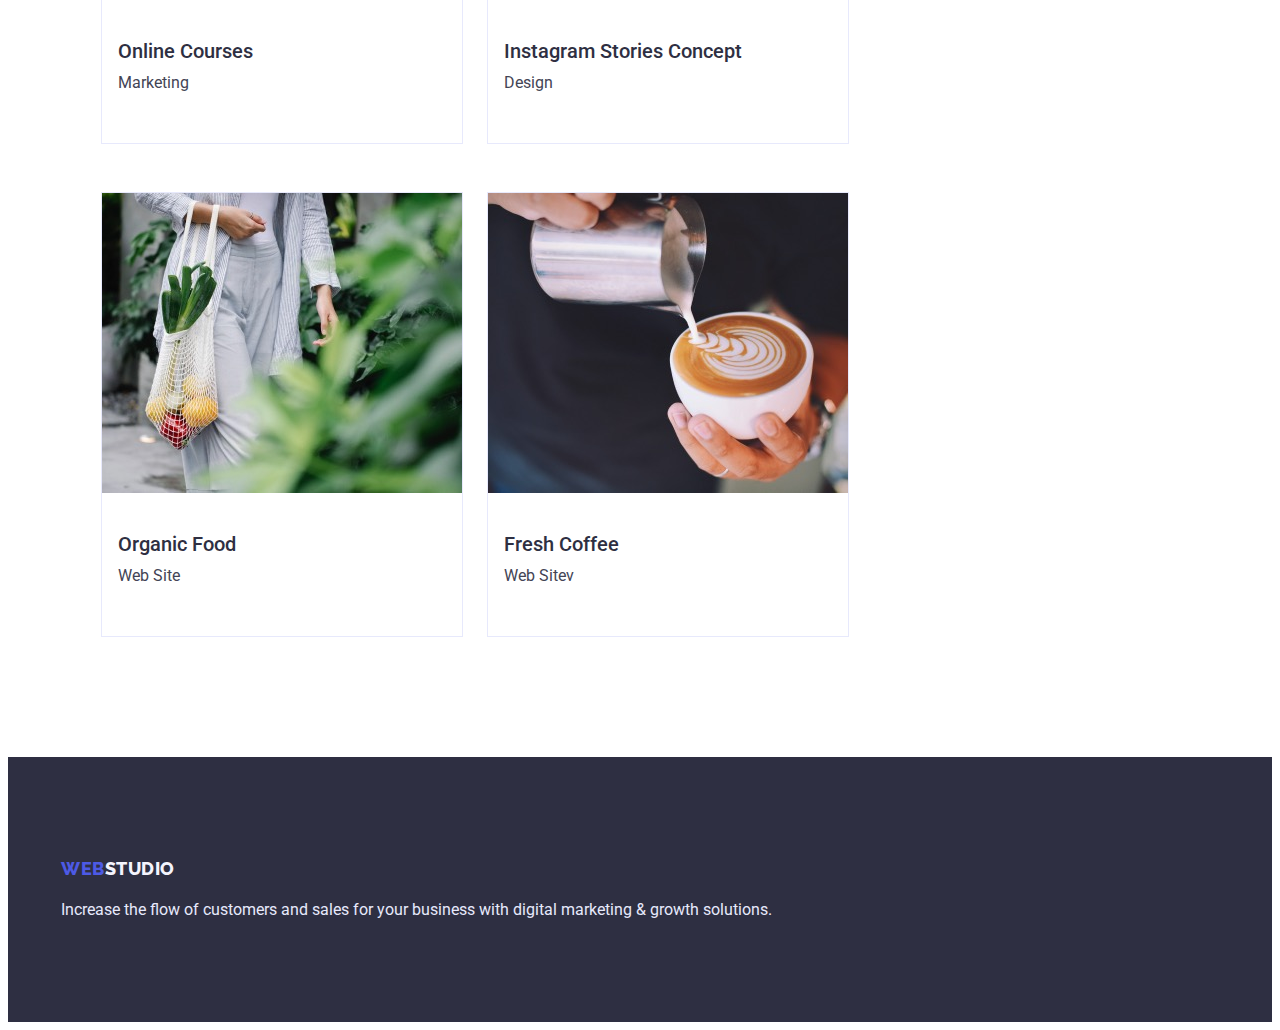
==== commit 91f8ccb2: "Fixed" ====
--- a/portfolio.html
+++ b/portfolio.html
@@ -63,81 +63,81 @@
     
     <ul class="picture-port">
       <li class="box-aside-port">
-        <a href="">
+        <a href="#" class="program">
         <img src="./images/img banking.jpg" alt="banking">
-        <div>
+        <div class="program-pad">
          <h2 class="box-content-port">Banking App Interface Concept</h2>
          <p class="box-desc-port">App</p>
         </div>
       </a>
       </li>
       <li class="box-aside-port">
-        <a href="">
+        <a href="#" class="program">
         <img src="./images/img cashless.jpg" alt="cashless">
-        <div>
+        <div class="program-pad">
          <h2 class="box-content-port">Cashless Payment</h2>
          <p class="box-desc-port">Marketing</p>
         </div>
       </a>
       </li>
       <li class="box-aside-port">
-        <a href="">
+        <a href="#" class="program">
         <img src="./images/img meditaion.jpg" alt="meditaion">
-        <div>
+        <div class="program-pad">
          <h2 class="box-content-port">Meditaion App</h2>
          <p class="box-desc-port">App</p>
         </div>
       </a>
       </li> 
-      <a href="">
+      <a href="#" class="program">
       <li class="box-aside-port">
         <img src="./images/img taxi.jpg" alt="taxi">
-        <div>
+        <div class="program-pad">
          <h2 class="box-content-port">Taxi Service</h2>
          <p class="box-desc-port">Marketing</p>  
         </div>  
       </a>
       </li>
-      <a href="">
+      <a href="#" class="program">
       <li clasls="box-aside-port">
         <img src="./images/img screen.jpg" alt="screen">
-        <div>
+        <div class="program-pad">
           <h2 class="box-content-port">Screen Illustrations</h2>
           <p class="box-desc-port">Design</p>
         </div>
       </a>
       </li>
-      <a href="">
+      <a href="#" class="program">
       <li class="box-aside-port">
         <img src="./images/img courses.jpg" alt="courses">
-        <div>
+        <div class="program-pad">
           <h2 class="box-content-port">Online Courses</h2>
           <p class="box-desc-port">Marketing</p>
         </div>
       </a>
       </li>
-      <a href="">
+      <a href="#" class="program">
       <li class="box-aside-port">
         <img src="./images/img instagram.jpg" alt="instagram">
-        <div>
+        <div class="program-pad">
            <h2 class="box-content-port">Instagram Stories Concept</h2>
            <p class="box-desc-port">Design</p>
           </div>
         </a>
       </li>
-      <a href="">
+      <a href="#" class="program">
       <li class="box-aside-port">
         <img src="./images/img food.jpg" alt="food">
-        <div>
+        <div class="program-pad">
            <h2 class="box-content-port">Organic Food</h2>
            <p class="box-desc-port">Web Site</p>
           </div>
         </a>
       </li>
-      <a href=""></a>
+      <a href="#" class="program">
       <li class="box-aside-port">
         <img src="./images/img coffee.jpg" alt="coffee">
-        <div>
+        <div class="program-pad">
           <h2 class="box-content-port">Fresh Coffee</h2>
           <p class="box-desc-port">Web Sitev</p>
         </div>
@@ -161,6 +161,4 @@
   </div>  
   </footer>
  </body>
-</html>
- 
-<li><a class="site-nav-portfolio" href="portfolio.html">Portfolio</a></li>+</html>--- a/css/styles.css
+++ b/css/styles.css
@@ -35,8 +35,6 @@
 }
 
 .page-heder{
-padding-top: 24px;
-padding-bottom: 24px;  
 border-bottom: 1px solid var(--color-page);
 background: var(--color-inverted);
 display: block;
@@ -55,7 +53,6 @@
 }
 
 .logo-first {
-margin-bottom: 24px;
 font-family: 'Raleway' ,sans-serif;
 font-style: normal;
 font-weight: 800;
@@ -81,21 +78,20 @@
 }
 
 .menu-nav {
-margin-bottom: 24px;
-font-family: 'Roboto',sans-serif;
-font-style: normal;
-font-weight: 500;
-font-size: 16px;
-line-height: 1.5;
-letter-spacing: 0.02em;
-color: var(--color-primary);
-text-decoration: none;
-list-style: none;
-padding: 20px;
+font-family: 'Roboto',sans-serif;
+font-style: normal;
+font-weight: 500;
+font-size: 16px;
+line-height: 1.5;
+letter-spacing: 0.02em;
+color: var(--color-primary);
+text-decoration: none;
+list-style: none;
+padding: 24px 0;
+display: block;
 }
 
 .menu-studio {
-margin-bottom: 24px;
 font-family: 'Roboto',sans-serif;
 font-style: normal;
 text-decoration: none;
@@ -106,7 +102,8 @@
 color: var(--color-hover);
 text-decoration: none;
 list-style: none;
-padding: 20px;
+padding: 24px 0;
+display: block;
 }
 
 .menu-nav:hover{
@@ -159,9 +156,8 @@
 }
 
 .button {
-margin: 0;
-padding: 0;
-margin-bottom: 48px;
+width: 169px;
+height: 56px;
 font-size: 16px;
 line-height:1.5;
 border-radius: 4px;
@@ -180,16 +176,15 @@
  
 /*  3 частина багато тексту  */
 .section {
+padding: 120px;
 margin: 0;
 }
 
 .about-text {
-display: flex;
-align-items: center;
+flex-basis: calc((100% - 72px) / 4);
 }
 
 .section-subtitle {
-margin-top: 120px;
 margin-bottom: 8px;
 font-style: normal;
 font-weight: 500;
@@ -200,9 +195,6 @@
 }
 
 .section-text {
-margin-bottom: 120px;
-                        /* margin: 0;
-                        padding: 0;*/
 font-family: 'Roboto';
 font-style: normal;
 font-weight: 400;
@@ -221,11 +213,9 @@
 
 /* 4 фото і що ми робимо  */
 .picture { 
-flex-basis: calc((100% -72px) / 3);
 align-items: center;
 display: flex;
 gap: 24px;
-margin-bottom: 120px;
 list-style: none;
 }
 
@@ -240,18 +230,14 @@
 color: var(--color-primary);
 }
 
-
-.about-images {
-text-align: center;
-}
-
 .images-comp{
-flex-basis: calc ((100% - 48px) / 3);
+flex-basis: calc((100% - 48px) / 3);
+display: block;
+max-width: 100%;
 }
 
 /*  5 робочі   */
 .team-aside {
-margin-top: 32px;
 margin-bottom: 8px;
 font-family: 'Roboto',sans-serif;
 font-style: normal;
@@ -262,7 +248,6 @@
 }
 
 .content-aside {
-margin-bottom: 32px;
 font-family: 'Roboto';
 font-style: normal;
 font-weight: 400;
@@ -286,6 +271,8 @@
 .masters-list{
 display: flex;
 gap: 24px;
+margin: 0;
+padding: 0;
 }
 
 .page-aside {
@@ -296,6 +283,8 @@
 
 .master {
 text-align: center;
+padding: 32px 60px 32px 60px;
+
 }
 
 .box-aside {
@@ -329,7 +318,7 @@
 color: var(--color-page);
 }
 
-.futer-titel{
+.future-title{
 max-width: 264px;
 }
 
@@ -371,6 +360,7 @@
 }
 
 .portfolio-content{
+margin-bottom: 72px;
 gap: 24px;
 list-style: none;
 display: flex;  
@@ -379,24 +369,24 @@
 
 
 .button-port-all {
-margin-bottom: 72px;
+font-family: inherit;
 padding: 12px 24px;
 border-radius: 4px;
 background: var(--color-hover);
 color: var(--color-inverted);
 cursor: pointer;
-border: none;
+border-radius: 4px;
 }
 
 .button-port{
-margin-bottom: 72px;
+font-family: inherit;
 padding: 12px 24px;
 border: 1px solid var(--color-page);
 border-radius: 4px;
 background: var(--color-team);
 color: var(--color-button);
 cursor: pointer;
-border: none;
+border: 1px solid #E7E9FC;
 font-family: inherit;
 }
 
@@ -407,7 +397,6 @@
 
 /*  2 секція  */
 .box-desc-port {
-margin-bottom: 32px;
 font-family: 'Roboto';
 font-style: normal;
 font-weight: 400;
@@ -418,7 +407,6 @@
 
 .box-content-port{
 margin-bottom: 8px;
-margin-top: 32px;
 font-family: 'Roboto',sans-serif;
 font-style: normal;
 font-weight: 500;
@@ -428,16 +416,25 @@
 }
 
 .picture-port {
+margin-right: 24px;
 display: flex;
 flex-wrap: wrap;
-flex-basis: calc((100% - 2 * 24px) / 3);
+margin-right: -24px;
+margin-bottom: -48px;
 }
 
 .box-aside-port{
-
+margin-bottom: 48px;
+margin-right: 24px;
 box-sizing: border-box;
 border: 1px solid var(--color-page);
-text-decoration: none;
-list-style: none;
-}
- +list-style: none;
+}
+
+.program {
+text-decoration: none;
+}
+ 
+.program-pad {
+padding: 32px 54px 32px 16px;
+}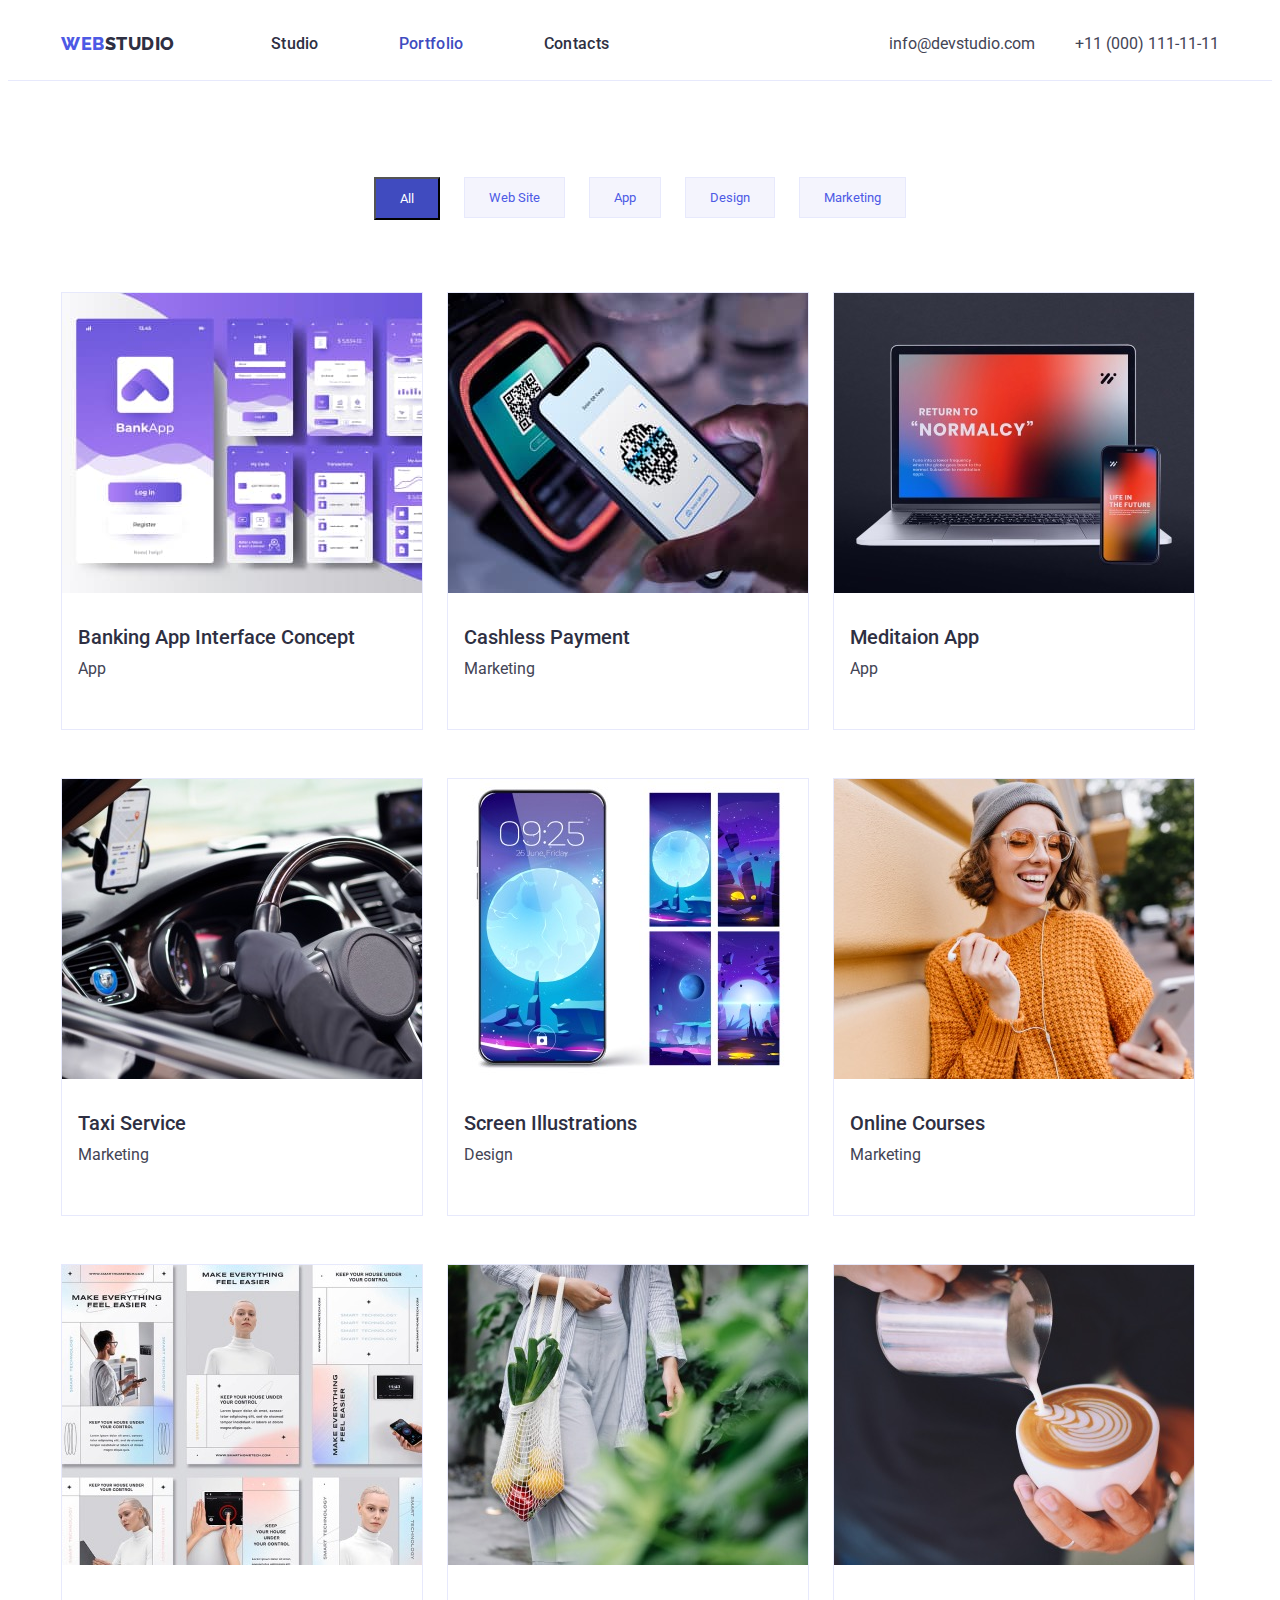
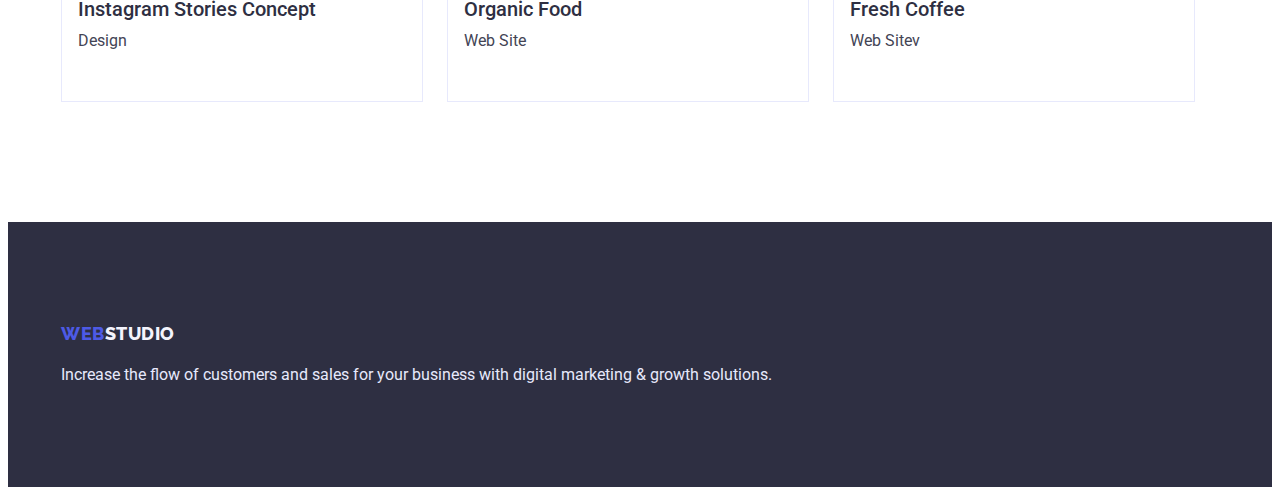
==== commit 60cd73e8: "Fixed" ====
--- a/portfolio.html
+++ b/portfolio.html
@@ -13,6 +13,10 @@
 rel="stylesheet">
 
     <!-- Styles -->
+    <link rel="stylesheet" href="https://cdnjs.cloudflare.com/ajax/libs/modern-normalize/1.1.0/modern-normalize.min.css" 
+    integrity="sha512-wpPYUAdjBVSE4KJnH1VR1HeZfpl1ub8YT/NKx4PuQ5NmX2tKuGu6U/JRp5y+Y8XG2tV+wKQpNHVUX03MfMFn9Q==" 
+    crossorigin="anonymous" referrerpolicy="no-referrer" 
+    />
     <link rel="stylesheet" href="./css/styles.css">
 </head>
 <body>
@@ -64,7 +68,7 @@
     <ul class="picture-port">
       <li class="box-aside-port">
         <a href="#" class="program">
-        <img src="./images/img banking.jpg" alt="banking">
+        <img class="foto-program" src="./images/img banking.jpg" alt="banking">
         <div class="program-pad">
          <h2 class="box-content-port">Banking App Interface Concept</h2>
          <p class="box-desc-port">App</p>
@@ -73,7 +77,7 @@
       </li>
       <li class="box-aside-port">
         <a href="#" class="program">
-        <img src="./images/img cashless.jpg" alt="cashless">
+        <img class="foto-program" src="./images/img cashless.jpg" alt="cashless">
         <div class="program-pad">
          <h2 class="box-content-port">Cashless Payment</h2>
          <p class="box-desc-port">Marketing</p>
@@ -82,7 +86,7 @@
       </li>
       <li class="box-aside-port">
         <a href="#" class="program">
-        <img src="./images/img meditaion.jpg" alt="meditaion">
+        <img class="foto-program" src="./images/img meditaion.jpg" alt="meditaion">
         <div class="program-pad">
          <h2 class="box-content-port">Meditaion App</h2>
          <p class="box-desc-port">App</p>
@@ -91,7 +95,7 @@
       </li> 
       <a href="#" class="program">
       <li class="box-aside-port">
-        <img src="./images/img taxi.jpg" alt="taxi">
+        <img class="foto-program" src="./images/img taxi.jpg" alt="taxi">
         <div class="program-pad">
          <h2 class="box-content-port">Taxi Service</h2>
          <p class="box-desc-port">Marketing</p>  
@@ -99,8 +103,8 @@
       </a>
       </li>
       <a href="#" class="program">
-      <li clasls="box-aside-port">
-        <img src="./images/img screen.jpg" alt="screen">
+      <li class="box-aside-port">
+        <img class="foto-program" src="./images/img screen.jpg" alt="screen">
         <div class="program-pad">
           <h2 class="box-content-port">Screen Illustrations</h2>
           <p class="box-desc-port">Design</p>
@@ -109,7 +113,7 @@
       </li>
       <a href="#" class="program">
       <li class="box-aside-port">
-        <img src="./images/img courses.jpg" alt="courses">
+        <img class="foto-program" src="./images/img courses.jpg" alt="courses">
         <div class="program-pad">
           <h2 class="box-content-port">Online Courses</h2>
           <p class="box-desc-port">Marketing</p>
@@ -118,7 +122,7 @@
       </li>
       <a href="#" class="program">
       <li class="box-aside-port">
-        <img src="./images/img instagram.jpg" alt="instagram">
+        <img class="foto-program" src="./images/img instagram.jpg" alt="instagram">
         <div class="program-pad">
            <h2 class="box-content-port">Instagram Stories Concept</h2>
            <p class="box-desc-port">Design</p>
@@ -127,7 +131,7 @@
       </li>
       <a href="#" class="program">
       <li class="box-aside-port">
-        <img src="./images/img food.jpg" alt="food">
+        <img class="foto-program" src="./images/img food.jpg" alt="food">
         <div class="program-pad">
            <h2 class="box-content-port">Organic Food</h2>
            <p class="box-desc-port">Web Site</p>
@@ -136,7 +140,7 @@
       </li>
       <a href="#" class="program">
       <li class="box-aside-port">
-        <img src="./images/img coffee.jpg" alt="coffee">
+        <img class="foto-program" src="./images/img coffee.jpg" alt="coffee">
         <div class="program-pad">
           <h2 class="box-content-port">Fresh Coffee</h2>
           <p class="box-desc-port">Web Sitev</p>
--- a/css/styles.css
+++ b/css/styles.css
@@ -28,6 +28,7 @@
 
 /*  Верхня головна    */
 .header-menu {
+gap: 40px;
 display: flex;
 margin: 0;
 padding: 0;
@@ -92,16 +93,12 @@
 }
 
 .menu-studio {
-font-family: 'Roboto',sans-serif;
-font-style: normal;
-text-decoration: none;
 font-weight: 500;
 font-size: 16px;
 line-height: 1.5;
 letter-spacing: 0.02em;
 color: var(--color-hover);
 text-decoration: none;
-list-style: none;
 padding: 24px 0;
 display: block;
 }
@@ -129,7 +126,8 @@
 font-size: 16px;
 text-decoration: none;
 color: var(--color-secondary);
-padding: 20px;
+padding-top: 24px;
+display: block;
 }
 
 .box-address:hover {
@@ -176,8 +174,10 @@
  
 /*  3 частина багато тексту  */
 .section {
-padding: 120px;
+padding-top: 120px;
+padding-bottom: 120px;
 margin: 0;
+
 }
 
 .about-text {
@@ -195,6 +195,7 @@
 }
 
 .section-text {
+margin-bottom: 0px;
 font-family: 'Roboto';
 font-style: normal;
 font-weight: 400;
@@ -209,6 +210,10 @@
 margin: 0;
 padding: 0;
 list-style: none;
+}
+
+.studio {
+display: none;
 }
 
 /* 4 фото і що ми робимо  */
@@ -254,6 +259,12 @@
 font-size: 16px;  
 line-height: 1.5;  
 color: var(--color-secondary);
+margin-bottom: 0px;
+}
+
+.foto-master {
+display: block;
+max-width: 100%;
 }
 
 .h-second-aside {
@@ -283,7 +294,7 @@
 
 .master {
 text-align: center;
-padding: 32px 60px 32px 60px;
+padding: 32px 16px 32px 16px;
 
 }
 
@@ -365,29 +376,32 @@
 list-style: none;
 display: flex;  
 justify-content: center;
+padding-left: 0px;
+margin-top: 0px;
 }
 
 
 .button-port-all {
 font-family: inherit;
 padding: 12px 24px;
-border-radius: 4px;
 background: var(--color-hover);
 color: var(--color-inverted);
 cursor: pointer;
 border-radius: 4px;
+outline: none;
+border-radius: 1px var(--color-hover);
 }
 
 .button-port{
-font-family: inherit;
 padding: 12px 24px;
 border: 1px solid var(--color-page);
 border-radius: 4px;
-background: var(--color-team);
+background-color: var(--color-team);
 color: var(--color-button);
 cursor: pointer;
-border: 1px solid #E7E9FC;
+border: 1px solid var(--color-page);
 font-family: inherit;
+border-radius: 1px var(--color-page);
 }
 
 .button-port:hover {
@@ -416,7 +430,8 @@
 }
 
 .picture-port {
-margin-right: 24px;
+margin: 0;
+padding: 0;
 display: flex;
 flex-wrap: wrap;
 margin-right: -24px;
@@ -431,10 +446,20 @@
 list-style: none;
 }
 
+.hero-port {
+display: none;
+}
+
 .program {
 text-decoration: none;
+display: block;
 }
  
 .program-pad {
-padding: 32px 54px 32px 16px;
+padding: 32px 16px 32px 16px;
+}
+
+.foto-program {
+display: block;
+max-width: 100%;
 }